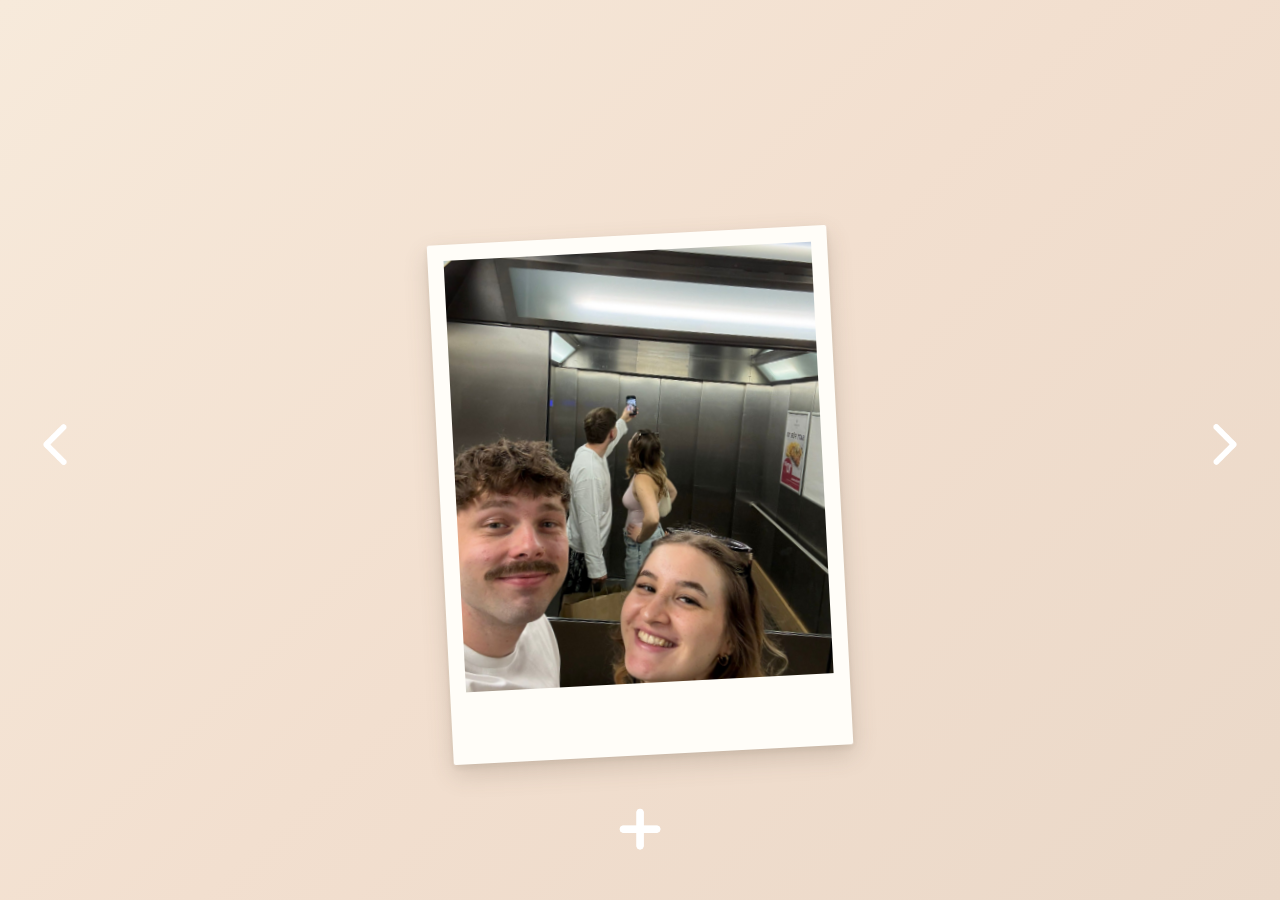
==== album.html @ 3572cd0e "Added album" ====
<!DOCTYPE html>
<html>
    <head>
        <meta charset="UTF-8">
        <title>Album</title>
        <link rel="stylesheet" href="style.css">
        <script src="album.js" defer></script>
    </head>

    <body>

        <div class="album-container">

            <button id="PreviousButton">
                <img src="pics/back.png" alt="Zurück">
            </button>

            <div class="polaroid">
                <div class="polaroid-inner">

                    <div class="polaroid-front">
                        <img id="AlbumImage" src="pics/elevator.png" alt="Foto">
                    </div>

                    <div class="polaroid-back">
                        <textarea id="Note" placeholder="Was denkst du über dieses Bild..."></textarea>
                    </div>

                </div>
            </div>

            <button id="NextButton">
                <img src="pics/back.png" alt="Weiter">
            </button>

            <button id="AddButton">
                <img src="pics/add.png" alt="Hinzufügen">
            </button>

            <input type="file" id="ImageUpload" accept="image/*" hidden>

        </div>

    </body>
</html>
---- style.css ----
* {
    box-sizing: border-box;
}

body {
    margin: 0;
    min-height: 100vh;
    background: linear-gradient(
        135deg,
        #f7eadb,
        #f2dfcf,
        #ead8c8
    );
    font-family: 'Quicksand', sans-serif;
    color: #5c4a3a;
}

h1 {
    font-size: 4rem;
    font-weight: 800;
    text-align: center;
    margin-top: 5rem;
    margin-bottom: 5rem;
    color: #5c4a3a;
    letter-spacing: -0.04rem;
    text-shadow:
        0 2px 0 #fff8ee,
        0 5px 12px rgba(92, 74, 58, 0.15);
}

button {
    font-family: 'Quicksand', sans-serif;
    font-size: 3rem;
    font-weight: 700;
    border: none;
    border-radius: 2.5rem;
    padding: 3rem 7rem;
    margin: 0;
    cursor: pointer;
    transition:
        transform 0.25s ease,
        box-shadow 0.25s ease;
    box-shadow:
        0 10px 25px rgba(92, 74, 58, 0.15),
        inset 0 2px 3px rgba(255, 255, 255, 0.3);
}

#YesButton {
    background: linear-gradient(
        145deg,
        #9bbb83,
        #829f6c
    );
    color: #fffaf5;
    position: absolute;
    left: 10%;
    width: 20%;
}

#YesButton:hover {
    transform: scale(1.05) rotate(-1deg);
    box-shadow:
        0 15px 30px rgba(92, 74, 58, 0.22),
        inset 0 2px 4px rgba(255, 255, 255, 0.35);
}

#NoButton {
    background: linear-gradient(
        145deg,
        #e39a78,
        #d47f5e
    );
    color: #fffaf5;
    position: absolute;
    right: 10%;
    width: 20%;
}

#NoButton:hover {
    transform: scale(1.05) rotate(1deg);
    box-shadow:
        0 15px 30px rgba(92, 74, 58, 0.22),
        inset 0 2px 4px rgba(255, 255, 255, 0.35);
}

.action-button {
    font-family: 'Quicksand', sans-serif;
    font-size: 3rem;
    font-weight: 700;
    border: none;
    border-radius: 1.5rem;
    padding: 1.2rem 2rem;
    cursor: pointer;
    transition:
        transform 0.25s ease,
        box-shadow 0.25s ease;
    box-shadow:
        0 8px 20px rgba(92, 74, 58, 0.15);
    position: absolute;
    width: 30%;
    text-align: center;
}

#BackButton {
    background: linear-gradient(
        145deg,
        #fff8ee,
        #fcebd9
    );
    color: #5c4a3a;
    left: 10%;
}

#ImgButton {
    background: linear-gradient(
        145deg,
        #9bbb83,
        #829f6c
    );
    color: #fffaf5;
    right: 10%;
}

#BackButton:hover {
    transform: scale(1.05);
    background: #fcebd9;
    box-shadow:
        0 12px 25px rgba(92, 74, 58, 0.18);
}

#ImgButton:hover {
    transform: scale(1.05) rotate(1deg);
    box-shadow:
        0 15px 30px rgba(92, 74, 58, 0.22);
}

button:active {
    transform: scale(0.96);
}

#timer {
    font-size: 2rem;
    font-weight: 600;
    letter-spacing: 0.08em;
    position: absolute;
    bottom: 5%;
    left: 50%;
    transform: translateX(-50%);
    color: #5c4a3a;
    background: linear-gradient(
        145deg,
        #fffaf3,
        #f3e2d0
    );
    border: 1px solid #d2b89e;
    border-radius: 2rem;
    padding: 1rem 2.5rem;
    box-shadow:
        0 8px 20px rgba(92, 74, 58, 0.15),
        inset 0 2px 4px rgba(255, 255, 255, 0.9);
    font-family: Georgia, "Times New Roman", serif;
    transition:
        transform 0.3s ease,
        box-shadow 0.3s ease;
}

#timer:hover {
    transform: translateX(-50%) translateY(-3px);
    box-shadow:
        0 12px 25px rgba(92, 74, 58, 0.2),
        inset 0 2px 4px rgba(255, 255, 255, 0.9);
}

.album-container {
    position: absolute;
    width: 100%;
    height: 100%;
    left: 0;
    top: 0;
}

.polaroid {
    position: absolute;
    width: 400px;
    height: 520px;
    left: 50%;
    top: 55%;
    transform: translate(-50%, -50%) rotate(-3deg);
    perspective: 1000px;
}

.polaroid-inner {
    position: relative;
    width: 100%;
    height: 100%;
    transform-style: preserve-3d;
    transition: transform 0.7s ease;
}

.polaroid-inner.flipped {
    transform: rotateY(180deg);
}

.polaroid-front,
.polaroid-back {
    position: absolute;
    width: 100%;
    height: 100%;
    padding: 1rem 1rem 4.5rem;
    background: #fffdf8;
    border-radius: 2px;
    box-shadow:
        0 10px 25px rgba(92, 74, 58, 0.2),
        0 3px 6px rgba(92, 74, 58, 0.1);
    backface-visibility: hidden;
}

.polaroid-front img {
    width: 100%;
    height: 100%;
    object-fit: cover;
    display: block;
    cursor: pointer;
}

.polaroid-back {
    transform: rotateY(180deg);
    display: flex;
    align-items: center;
    justify-content: center;
}

#Note {
    width: 100%;
    height: 100%;
    border: none;
    outline: none;
    resize: none;
    background: transparent;
}

#PreviousButton,
#NextButton,
#AddButton {
    position: absolute;
    background: transparent;
    border: none;
    padding: 0;
    margin: 0;
    cursor: pointer;
    box-shadow: none;
    width: auto;
    z-index: 20;
}

#PreviousButton img,
#NextButton img,
#AddButton img {
    width: 70px;
    height: 70px;
    object-fit: contain;
    filter: brightness(0) invert(1);
    transition: transform 0.2s ease;
}

#PreviousButton {
    left: 20px;
    top: 50%;
    transform: translateY(-50%);
}

#NextButton {
    right: 20px;
    top: 50%;
    transform: translateY(-50%);
}

#PreviousButton:hover img {
    transform: scale(1.15);
}

#NextButton img {
    transform: rotate(180deg);
}

#NextButton:hover img {
    transform: rotate(180deg) scale(1.15);
}

#AddButton {
    left: 50%;
    bottom: 25px;
    transform: translateX(-50%);
}

#AddButton:hover img {
    transform: scale(1.15) rotate(5deg);
}
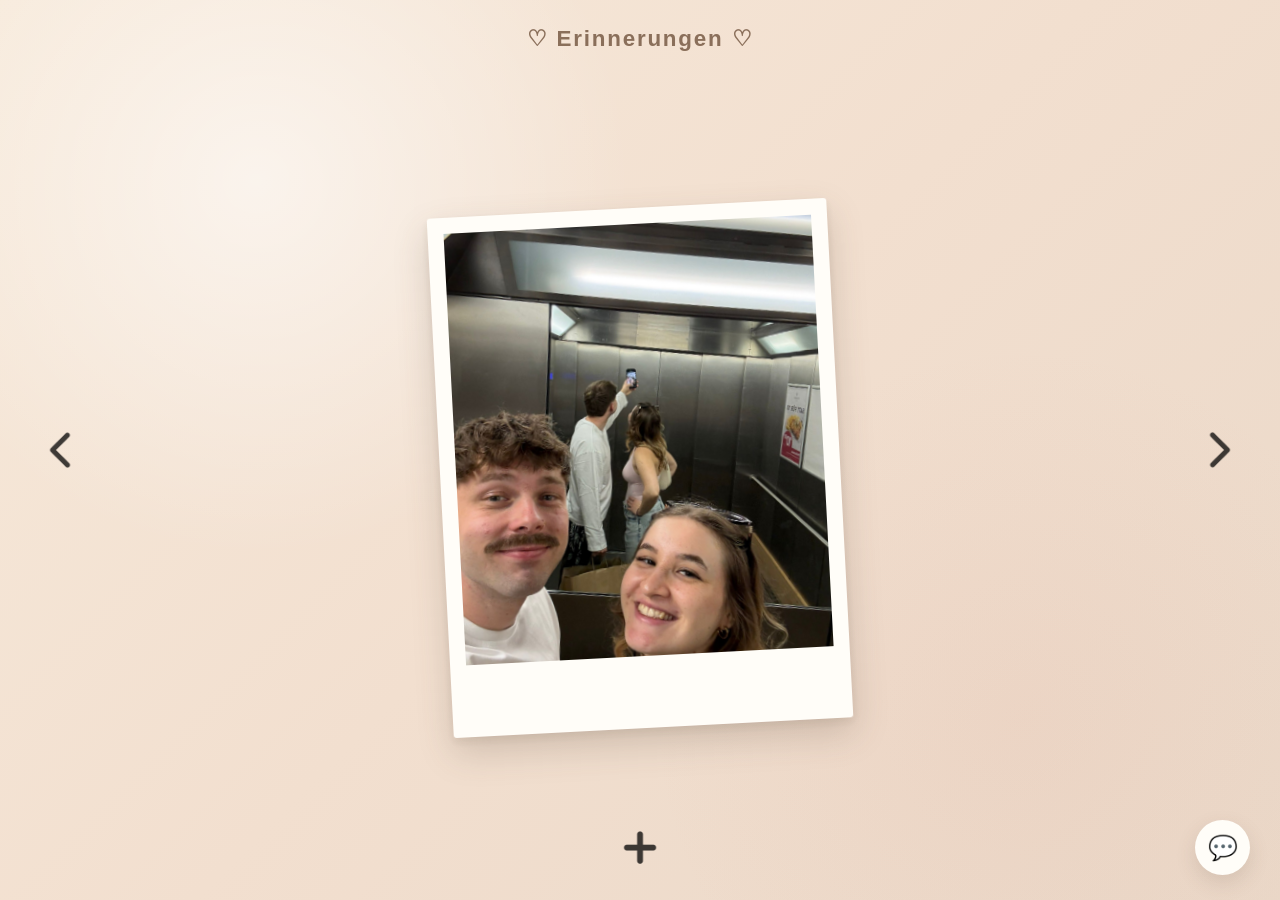
==== commit c5f2ae6e: "Add quotes" ====
--- a/album.html
+++ b/album.html
@@ -10,7 +10,9 @@
     <body>
 
         <div class="album-container">
-
+            <button id="QuotesButton">
+                💬
+            </button>
             <button id="PreviousButton">
                 <img src="pics/back.png" alt="Zurück">
             </button>
--- a/style.css
+++ b/style.css
@@ -1,49 +1,172 @@
+/* =========================================
+   GRUNDLAGEN
+   ========================================= */
+
 * {
     box-sizing: border-box;
 }
 
+html,
 body {
     margin: 0;
+    min-height: 100%;
+}
+
+body {
     min-height: 100vh;
-    background: linear-gradient(
-        135deg,
-        #f7eadb,
-        #f2dfcf,
-        #ead8c8
-    );
+
+    background:
+        radial-gradient(
+            circle at 20% 20%,
+            rgba(255, 255, 255, 0.55),
+            transparent 30%
+        ),
+        radial-gradient(
+            circle at 80% 80%,
+            rgba(216, 137, 118, 0.08),
+            transparent 30%
+        ),
+        linear-gradient(
+            135deg,
+            #f7eadb,
+            #f2dfcf,
+            #ead8c8
+        );
+
     font-family: 'Quicksand', sans-serif;
+
     color: #5c4a3a;
-}
-
-h1 {
-    font-size: 4rem;
+
+    overflow: hidden;
+}
+
+
+/* =========================================
+   FRAGESEITE
+   ========================================= */
+
+.question-container {
+    position: absolute;
+
+    width: 100%;
+    height: 100%;
+
+    display: flex;
+    flex-direction: column;
+
+    align-items: center;
+    justify-content: center;
+
+    text-align: center;
+
+    padding: 2rem;
+}
+
+
+/* Kleines Herz */
+
+.little-heart {
+    font-size: 3.5rem;
+
+    color: #d88976;
+
+    margin-bottom: 0.5rem;
+
+    animation: heartPulse 2.5s ease-in-out infinite;
+}
+
+
+/* Hey du */
+
+.intro {
+    font-size: 1.3rem;
+
+    font-weight: 500;
+
+    color: #8a6f5a;
+
+    margin: 0 0 1rem;
+
+    letter-spacing: 0.1em;
+}
+
+
+/* Hauptüberschrift */
+
+.question-container h1 {
+    font-size: 4.5rem;
+
+    line-height: 1.05;
+
+    margin: 0;
+
+    color: #5c4a3a;
+
     font-weight: 800;
-    text-align: center;
-    margin-top: 5rem;
-    margin-bottom: 5rem;
-    color: #5c4a3a;
-    letter-spacing: -0.04rem;
+
+    letter-spacing: -0.04em;
+
     text-shadow:
         0 2px 0 #fff8ee,
-        0 5px 12px rgba(92, 74, 58, 0.15);
-}
-
-button {
+        0 6px 15px rgba(92, 74, 58, 0.12);
+}
+
+
+/* Frage */
+
+.question-text {
+    font-size: 1.5rem;
+
+    line-height: 1.5;
+
+    color: #8a6f5a;
+
+    margin-top: 2rem;
+
+    margin-bottom: 3rem;
+}
+
+
+/* =========================================
+   FRAGE BUTTONS
+   ========================================= */
+
+.button-container {
+    display: flex;
+
+    gap: 2rem;
+
+    align-items: center;
+
+    justify-content: center;
+
+    position: relative;
+}
+
+
+#YesButton,
+#NoButton {
     font-family: 'Quicksand', sans-serif;
-    font-size: 3rem;
+
+    font-size: 1.6rem;
+
     font-weight: 700;
+
     border: none;
-    border-radius: 2.5rem;
-    padding: 3rem 7rem;
-    margin: 0;
+
+    border-radius: 2rem;
+
+    padding: 1.2rem 3.5rem;
+
     cursor: pointer;
+
     transition:
         transform 0.25s ease,
         box-shadow 0.25s ease;
-    box-shadow:
-        0 10px 25px rgba(92, 74, 58, 0.15),
-        inset 0 2px 3px rgba(255, 255, 255, 0.3);
-}
+}
+
+
+/* Ja */
 
 #YesButton {
     background: linear-gradient(
@@ -51,18 +174,25 @@
         #9bbb83,
         #829f6c
     );
+
     color: #fffaf5;
-    position: absolute;
-    left: 10%;
-    width: 20%;
-}
+
+    box-shadow:
+        0 10px 25px rgba(92, 74, 58, 0.18),
+        inset 0 2px 3px rgba(255, 255, 255, 0.3);
+}
+
 
 #YesButton:hover {
-    transform: scale(1.05) rotate(-1deg);
-    box-shadow:
-        0 15px 30px rgba(92, 74, 58, 0.22),
+    transform: scale(1.08) rotate(-1deg);
+
+    box-shadow:
+        0 15px 30px rgba(92, 74, 58, 0.25),
         inset 0 2px 4px rgba(255, 255, 255, 0.35);
 }
+
+
+/* Nein */
 
 #NoButton {
     background: linear-gradient(
@@ -70,36 +200,285 @@
         #e39a78,
         #d47f5e
     );
+
     color: #fffaf5;
-    position: absolute;
-    right: 10%;
-    width: 20%;
-}
-
-#NoButton:hover {
-    transform: scale(1.05) rotate(1deg);
-    box-shadow:
-        0 15px 30px rgba(92, 74, 58, 0.22),
-        inset 0 2px 4px rgba(255, 255, 255, 0.35);
-}
+
+    box-shadow:
+        0 10px 25px rgba(92, 74, 58, 0.15);
+
+    position: relative;
+}
+
+
+/* Hinweis */
+
+.hint {
+    margin-top: 2rem;
+
+    font-size: 0.95rem;
+
+    color: #a68c76;
+
+    opacity: 0.8;
+}
+
+
+/* =========================================
+   JA ANIMATION
+   ========================================= */
+
+.yes-message {
+    position: fixed;
+
+    left: 50%;
+    top: 50%;
+
+    transform: translate(-50%, -50%);
+
+    z-index: 2000;
+
+    font-size: 4rem;
+
+    font-weight: 800;
+
+    color: #5c4a3a;
+
+    background: #fffaf3;
+
+    padding: 2rem 4rem;
+
+    border-radius: 2rem;
+
+    box-shadow:
+        0 20px 50px rgba(92, 74, 58, 0.2);
+
+    animation:
+        messageAppear 1.5s ease forwards;
+}
+
+
+@keyframes messageAppear {
+
+    0% {
+        opacity: 0;
+
+        transform:
+            translate(-50%, -50%)
+            scale(0.7);
+    }
+
+    20% {
+        opacity: 1;
+
+        transform:
+            translate(-50%, -50%)
+            scale(1.05);
+    }
+
+    40% {
+        transform:
+            translate(-50%, -50%)
+            scale(1);
+    }
+
+    100% {
+        opacity: 0;
+
+        transform:
+            translate(-50%, -55%)
+            scale(1);
+    }
+}
+
+
+@keyframes heartPulse {
+
+    0%,
+    100% {
+        transform: scale(1);
+    }
+
+    50% {
+        transform: scale(1.15);
+    }
+}
+
+
+/* =========================================
+   PLEASURE / UNSERE ZEIT
+   ========================================= */
+
+.pleasure-container {
+    min-height: 100vh;
+
+    display: flex;
+
+    flex-direction: column;
+
+    align-items: center;
+
+    justify-content: center;
+
+    padding: 2rem;
+}
+
+
+/* =========================================
+   TIMER KARTE
+   ========================================= */
+
+.pleasure-card {
+    position: relative;
+
+    width: min(750px, 90vw);
+
+    padding: 4rem 3rem;
+
+    text-align: center;
+
+    background: linear-gradient(
+        145deg,
+        #fffaf3,
+        #f8eadb
+    );
+
+    border: 1px solid rgba(210, 184, 158, 0.5);
+
+    border-radius: 2.5rem;
+
+    box-shadow:
+        0 20px 50px rgba(92, 74, 58, 0.16),
+        inset 0 2px 4px rgba(255, 255, 255, 0.9);
+}
+
+
+/* Herz */
+
+.pleasure-heart {
+    font-size: 3.5rem;
+
+    color: #d88976;
+
+    margin-bottom: 0.5rem;
+
+    animation:
+        heartPulse 2.5s ease-in-out infinite;
+}
+
+
+/* Intro */
+
+.pleasure-intro {
+    margin: 0;
+
+    font-size: 1.2rem;
+
+    color: #a68c76;
+
+    letter-spacing: 0.08em;
+}
+
+
+/* Überschrift */
+
+.pleasure-card h1 {
+    margin: 0.5rem 0 2.5rem;
+
+    font-size: 4rem;
+
+    font-weight: 800;
+
+    color: #5c4a3a;
+
+    letter-spacing: -0.04em;
+
+    text-shadow:
+        0 2px 0 #fff8ee,
+        0 5px 12px rgba(92, 74, 58, 0.12);
+}
+
+
+/* Timer */
+
+#timer {
+    margin: 0;
+
+    font-size: 1.8rem;
+
+    line-height: 1.7;
+
+    font-weight: 600;
+
+    color: #6d5746;
+}
+
+
+/* Trennlinie */
+
+.divider {
+    margin: 2rem auto;
+
+    font-size: 1.4rem;
+
+    color: #d88976;
+
+    opacity: 0.8;
+}
+
+
+/* Datum */
+
+#together {
+    font-size: 1.1rem;
+
+    font-weight: 500;
+
+    color: #a68c76;
+
+    letter-spacing: 0.04em;
+}
+
+
+/* =========================================
+   PLEASURE BUTTONS
+   ========================================= */
+
+.pleasure-buttons {
+    width: min(750px, 90vw);
+
+    display: flex;
+
+    gap: 1.5rem;
+
+    margin-top: 2rem;
+}
+
 
 .action-button {
     font-family: 'Quicksand', sans-serif;
-    font-size: 3rem;
+
+    font-size: 1.2rem;
+
     font-weight: 700;
+
     border: none;
+
     border-radius: 1.5rem;
-    padding: 1.2rem 2rem;
+
+    padding: 1.1rem 1.5rem;
+
     cursor: pointer;
+
     transition:
         transform 0.25s ease,
         box-shadow 0.25s ease;
+
     box-shadow:
         0 8px 20px rgba(92, 74, 58, 0.15);
-    position: absolute;
-    width: 30%;
-    text-align: center;
-}
+
+    width: 50%;
+}
+
 
 #BackButton {
     background: linear-gradient(
@@ -107,9 +486,10 @@
         #fff8ee,
         #fcebd9
     );
+
     color: #5c4a3a;
-    left: 10%;
-}
+}
+
 
 #ImgButton {
     background: linear-gradient(
@@ -117,182 +497,847 @@
         #9bbb83,
         #829f6c
     );
+
     color: #fffaf5;
-    right: 10%;
-}
-
-#BackButton:hover {
-    transform: scale(1.05);
-    background: #fcebd9;
-    box-shadow:
-        0 12px 25px rgba(92, 74, 58, 0.18);
-}
-
+}
+
+
+#BackButton:hover,
 #ImgButton:hover {
-    transform: scale(1.05) rotate(1deg);
-    box-shadow:
-        0 15px 30px rgba(92, 74, 58, 0.22);
-}
-
-button:active {
-    transform: scale(0.96);
-}
-
-#timer {
-    font-size: 2rem;
-    font-weight: 600;
-    letter-spacing: 0.08em;
-    position: absolute;
-    bottom: 5%;
-    left: 50%;
-    transform: translateX(-50%);
-    color: #5c4a3a;
-    background: linear-gradient(
-        145deg,
-        #fffaf3,
-        #f3e2d0
-    );
-    border: 1px solid #d2b89e;
-    border-radius: 2rem;
-    padding: 1rem 2.5rem;
-    box-shadow:
-        0 8px 20px rgba(92, 74, 58, 0.15),
-        inset 0 2px 4px rgba(255, 255, 255, 0.9);
-    font-family: Georgia, "Times New Roman", serif;
-    transition:
-        transform 0.3s ease,
-        box-shadow 0.3s ease;
-}
-
-#timer:hover {
-    transform: translateX(-50%) translateY(-3px);
-    box-shadow:
-        0 12px 25px rgba(92, 74, 58, 0.2),
-        inset 0 2px 4px rgba(255, 255, 255, 0.9);
-}
+    transform: translateY(-3px);
+
+    box-shadow:
+        0 12px 25px rgba(92, 74, 58, 0.2);
+}
+
+
+/* =========================================
+   ALBUM
+   ========================================= */
 
 .album-container {
     position: absolute;
+
     width: 100%;
+
     height: 100%;
+
     left: 0;
+
     top: 0;
 }
+
+
+/* =========================================
+   POLAROID
+   ========================================= */
 
 .polaroid {
     position: absolute;
+
     width: 400px;
+
     height: 520px;
+
     left: 50%;
-    top: 55%;
-    transform: translate(-50%, -50%) rotate(-3deg);
+
+    top: 52%;
+
+    transform:
+        translate(-50%, -50%)
+        rotate(-3deg);
+
     perspective: 1000px;
 }
+
+
+/* =========================================
+   POLAROID INNEN
+   ========================================= */
 
 .polaroid-inner {
     position: relative;
+
     width: 100%;
+
     height: 100%;
+
     transform-style: preserve-3d;
-    transition: transform 0.7s ease;
-}
+
+    transition:
+        transform 0.7s ease;
+}
+
 
 .polaroid-inner.flipped {
     transform: rotateY(180deg);
 }
+
+
+/* =========================================
+   POLAROID SEITEN
+   ========================================= */
 
 .polaroid-front,
 .polaroid-back {
     position: absolute;
+
     width: 100%;
+
     height: 100%;
-    padding: 1rem 1rem 4.5rem;
+
+    padding:
+        1rem
+        1rem
+        4.5rem;
+
     background: #fffdf8;
-    border-radius: 2px;
-    box-shadow:
-        0 10px 25px rgba(92, 74, 58, 0.2),
-        0 3px 6px rgba(92, 74, 58, 0.1);
+
+    border-radius: 3px;
+
+    box-shadow:
+        0 15px 35px rgba(92, 74, 58, 0.22),
+        0 4px 8px rgba(92, 74, 58, 0.1);
+
     backface-visibility: hidden;
 }
+
+
+/* =========================================
+   FOTO
+   ========================================= */
 
 .polaroid-front img {
     width: 100%;
+
     height: 100%;
+
     object-fit: cover;
+
     display: block;
+
     cursor: pointer;
-}
+
+    transition:
+        transform 0.3s ease;
+}
+
+
+.polaroid-front img:hover {
+    transform: scale(1.015);
+}
+
+
+/* =========================================
+   POLAROID RÜCKSEITE
+   ========================================= */
 
 .polaroid-back {
     transform: rotateY(180deg);
+
     display: flex;
+
     align-items: center;
+
     justify-content: center;
-}
+
+    background:
+        linear-gradient(
+            145deg,
+            #fffdf8,
+            #f9eee1
+        );
+}
+
+
+/* =========================================
+   NOTIZ
+   ========================================= */
 
 #Note {
     width: 100%;
+
     height: 100%;
+
     border: none;
+
     outline: none;
+
     resize: none;
+
     background: transparent;
-}
+
+    color: #6d5746;
+
+    font-family:
+        'Quicksand',
+        sans-serif;
+
+    font-size: 1.3rem;
+
+    line-height: 1.6;
+
+    padding: 1.5rem;
+
+    text-align: left;
+}
+
+
+#Note::placeholder {
+    color: #b9a18d;
+
+    opacity: 0.8;
+}
+
+
+/* =========================================
+   ALBUM BUTTONS
+   ========================================= */
 
 #PreviousButton,
 #NextButton,
 #AddButton {
     position: absolute;
+
     background: transparent;
+
     border: none;
+
     padding: 0;
+
     margin: 0;
+
     cursor: pointer;
+
     box-shadow: none;
+
     width: auto;
+
     z-index: 20;
 }
+
+
+#PreviousButton {
+    left: 30px;
+
+    top: 50%;
+
+    transform:
+        translateY(-50%);
+}
+
+
+#NextButton {
+    right: 30px;
+
+    top: 50%;
+
+    transform:
+        translateY(-50%)
+        rotate(180deg);
+}
+
+
+#AddButton {
+    left: 50%;
+
+    bottom: 25px;
+
+    transform:
+        translateX(-50%);
+}
+
 
 #PreviousButton img,
 #NextButton img,
 #AddButton img {
-    width: 70px;
-    height: 70px;
+    display: block;
+
+    width: 60px;
+
+    height: 60px;
+
     object-fit: contain;
-    filter: brightness(0) invert(1);
-    transition: transform 0.2s ease;
-}
-
-#PreviousButton {
+
+    opacity: 0.75;
+
+    transition:
+        transform 0.25s ease,
+        opacity 0.25s ease;
+}
+
+
+#PreviousButton img:hover,
+#NextButton img:hover,
+#AddButton img:hover {
+    opacity: 1;
+
+    transform: scale(1.1);
+}
+
+
+#AddButton img {
+    width: 55px;
+
+    height: 55px;
+}
+
+
+/* =========================================
+   ALBUM ZUSATZINFO
+   ========================================= */
+
+.album-container::after {
+    content: "♡ Erinnerungen ♡";
+
+    position: absolute;
+
+    top: 25px;
+
+    left: 50%;
+
+    transform:
+        translateX(-50%);
+
+    font-size: 1.4rem;
+
+    font-weight: 700;
+
+    color: #8a6f5a;
+
+    letter-spacing: 0.08em;
+}
+
+
+/* =========================================
+   MOBILE
+   ========================================= */
+
+@media (max-width: 700px) {
+
+    .question-container h1 {
+        font-size: 3rem;
+    }
+
+
+    .question-text {
+        font-size: 1.2rem;
+    }
+
+
+    .button-container {
+        gap: 1rem;
+    }
+
+
+    #YesButton,
+    #NoButton {
+        font-size: 1.2rem;
+
+        padding:
+            1rem 2rem;
+    }
+
+
+    .pleasure-card {
+        padding: 3rem 1.5rem;
+    }
+
+
+    .pleasure-card h1 {
+        font-size: 3rem;
+    }
+
+
+    #timer {
+        font-size: 1.3rem;
+    }
+
+
+    .pleasure-buttons {
+        flex-direction: column;
+    }
+
+
+    .action-button {
+        width: 100%;
+    }
+
+
+    .polaroid {
+        width: 80vw;
+
+        height: 105vw;
+
+        max-width: 360px;
+
+        max-height: 470px;
+    }
+
+
+    #PreviousButton {
+        left: 10px;
+    }
+
+
+    #NextButton {
+        right: 10px;
+    }
+
+
+    #PreviousButton img,
+    #NextButton img {
+        width: 45px;
+
+        height: 45px;
+    }
+}
+
+/* =========================================
+   ZITATE & INSIDER
+   ========================================= */
+
+.quotes-container {
+    min-height: 100vh;
+
+    padding: 3rem 2rem;
+
+    overflow-y: auto;
+}
+
+
+.quotes-header {
+    text-align: center;
+
+    margin-bottom: 3rem;
+}
+
+
+.quotes-heart {
+    font-size: 3rem;
+
+    color: #d88976;
+
+    animation:
+        heartPulse 2.5s ease-in-out infinite;
+}
+
+
+.quotes-header p {
+    margin: 0.5rem 0;
+
+    color: #a68c76;
+
+    font-size: 1.1rem;
+
+    letter-spacing: 0.08em;
+}
+
+
+.quotes-header h1 {
+    margin: 0.5rem 0 0;
+
+    font-size: 3.8rem;
+
+    color: #5c4a3a;
+}
+
+
+/* =========================================
+   ZITATE
+   ========================================= */
+
+.quotes-board {
+    width: min(1000px, 95vw);
+
+    margin: auto;
+
+    display: grid;
+
+    grid-template-columns:
+        repeat(2, 1fr);
+
+    gap: 2rem;
+}
+
+
+.quote-card {
+    position: relative;
+
+    min-height: 220px;
+
+    padding: 2.5rem 2rem 2rem;
+
+    background:
+        linear-gradient(
+            145deg,
+            #fffdf8,
+            #f9eee1
+        );
+
+    border-radius: 4px;
+
+    box-shadow:
+        0 12px 25px
+        rgba(92, 74, 58, 0.15);
+
+    transform:
+        rotate(-1deg);
+
+    transition:
+        transform 0.3s ease,
+        box-shadow 0.3s ease;
+}
+
+
+.quote-card:nth-child(2) {
+    transform: rotate(1.5deg);
+}
+
+
+.quote-card:nth-child(3) {
+    transform: rotate(0.8deg);
+}
+
+
+.quote-card:nth-child(4) {
+    transform: rotate(-1.8deg);
+}
+
+
+.quote-card:hover {
+    transform:
+        rotate(0deg)
+        translateY(-8px)
+        scale(1.02);
+
+    box-shadow:
+        0 20px 35px
+        rgba(92, 74, 58, 0.2);
+}
+
+
+.quote-icon {
+    position: absolute;
+
+    top: 10px;
+
     left: 20px;
-    top: 50%;
-    transform: translateY(-50%);
-}
-
-#NextButton {
-    right: 20px;
-    top: 50%;
-    transform: translateY(-50%);
-}
-
-#PreviousButton:hover img {
-    transform: scale(1.15);
-}
-
-#NextButton img {
-    transform: rotate(180deg);
-}
-
-#NextButton:hover img {
-    transform: rotate(180deg) scale(1.15);
-}
-
-#AddButton {
-    left: 50%;
+
+    font-size: 3rem;
+
+    color: #d88976;
+
+    opacity: 0.5;
+}
+
+
+.quote-card p {
+    margin: 1rem 0 2rem;
+
+    font-size: 1.4rem;
+
+    line-height: 1.6;
+
+    color: #5c4a3a;
+
+    font-weight: 600;
+}
+
+
+.quote-card small {
+    color: #a68c76;
+
+    font-size: 0.95rem;
+}
+
+
+/* =========================================
+   ZURÜCK
+   ========================================= */
+
+.quotes-back {
+    display: block;
+
+    margin: 3rem auto 1rem;
+
+    padding: 1rem 2rem;
+
+    border: none;
+
+    border-radius: 1.5rem;
+
+    background:
+        linear-gradient(
+            145deg,
+            #fff8ee,
+            #fcebd9
+        );
+
+    color: #5c4a3a;
+
+    font-family:
+        'Quicksand',
+        sans-serif;
+
+    font-size: 1.1rem;
+
+    font-weight: 700;
+
+    cursor: pointer;
+
+    box-shadow:
+        0 8px 20px
+        rgba(92, 74, 58, 0.15);
+
+    transition:
+        transform 0.25s ease,
+        box-shadow 0.25s ease;
+}
+
+
+.quotes-back:hover {
+    transform: translateY(-3px);
+
+    box-shadow:
+        0 12px 25px
+        rgba(92, 74, 58, 0.2);
+}
+
+
+/* =========================================
+   MOBILE
+   ========================================= */
+
+@media (max-width: 700px) {
+
+    .quotes-container {
+        padding: 2rem 1rem;
+    }
+
+
+    .quotes-header h1 {
+        font-size: 2.8rem;
+    }
+
+
+    .quotes-board {
+        grid-template-columns: 1fr;
+
+        gap: 1.5rem;
+    }
+
+
+    .quote-card {
+        min-height: 190px;
+    }
+
+
+    .quote-card p {
+        font-size: 1.2rem;
+    }
+
+}
+
+#QuotesButton {
+    position: absolute;
+
+    right: 30px;
     bottom: 25px;
-    transform: translateX(-50%);
-}
-
-#AddButton:hover img {
-    transform: scale(1.15) rotate(5deg);
+
+    width: 55px;
+    height: 55px;
+
+    border: none;
+    border-radius: 50%;
+
+    background: #fffdf8;
+
+    color: #8a6f5a;
+
+    font-size: 1.5rem;
+
+    cursor: pointer;
+
+    box-shadow:
+        0 8px 20px
+        rgba(92, 74, 58, 0.15);
+
+    transition:
+        transform 0.25s ease,
+        box-shadow 0.25s ease;
+}
+
+
+#QuotesButton:hover {
+    transform: scale(1.1);
+
+    box-shadow:
+        0 12px 25px
+        rgba(92, 74, 58, 0.2);
+}
+
+/* =========================================
+   ZITAT EINGABE
+   ========================================= */
+
+.quote-input {
+    width: min(700px, 90vw);
+
+    margin: 0 auto 3rem;
+
+    display: flex;
+
+    flex-direction: column;
+
+    gap: 1rem;
+}
+
+
+#QuoteInput {
+    width: 100%;
+
+    min-height: 120px;
+
+    padding: 1.2rem;
+
+    resize: vertical;
+
+    border: 1px solid #ddc8b4;
+
+    border-radius: 1rem;
+
+    outline: none;
+
+    background: #fffdf8;
+
+    color: #5c4a3a;
+
+    font-family: 'Quicksand', sans-serif;
+
+    font-size: 1.1rem;
+
+    box-shadow:
+        0 5px 15px
+        rgba(92, 74, 58, 0.08);
+}
+
+
+#QuoteInput:focus {
+    border-color: #d88976;
+}
+
+
+#QuoteAuthor {
+    padding: 1rem 1.2rem;
+
+    border: 1px solid #ddc8b4;
+
+    border-radius: 1rem;
+
+    outline: none;
+
+    background: #fffdf8;
+
+    color: #5c4a3a;
+
+    font-family: 'Quicksand', sans-serif;
+
+    font-size: 1rem;
+}
+
+
+#AddQuoteButton {
+    align-self: center;
+
+    padding: 1rem 2rem;
+
+    border: none;
+
+    border-radius: 1.5rem;
+
+    background: linear-gradient(
+        145deg,
+        #9bbb83,
+        #829f6c
+    );
+
+    color: white;
+
+    font-family: 'Quicksand', sans-serif;
+
+    font-size: 1.1rem;
+
+    font-weight: 700;
+
+    cursor: pointer;
+
+    box-shadow:
+        0 8px 20px
+        rgba(92, 74, 58, 0.15);
+
+    transition:
+        transform 0.25s ease,
+        box-shadow 0.25s ease;
+}
+
+
+#AddQuoteButton:hover {
+    transform: translateY(-3px);
+
+    box-shadow:
+        0 12px 25px
+        rgba(92, 74, 58, 0.2);
+}
+
+
+/* =========================================
+   ZITAT LÖSCHEN
+   ========================================= */
+
+.delete-quote {
+    position: absolute;
+
+    top: 10px;
+
+    right: 12px;
+
+    border: none;
+
+    background: transparent;
+
+    color: #b9a18d;
+
+    font-size: 1.5rem;
+
+    cursor: pointer;
+
+    opacity: 0;
+
+    transition: opacity 0.2s ease;
+}
+
+
+.quote-card:hover .delete-quote {
+    opacity: 1;
+}
+
+
+.delete-quote:hover {
+    color: #d88976;
+}
+
+
+/* =========================================
+   KEINE ZITATE
+   ========================================= */
+
+.no-quotes {
+    grid-column: 1 / -1;
+
+    text-align: center;
+
+    color: #a68c76;
+
+    font-size: 1.2rem;
 }
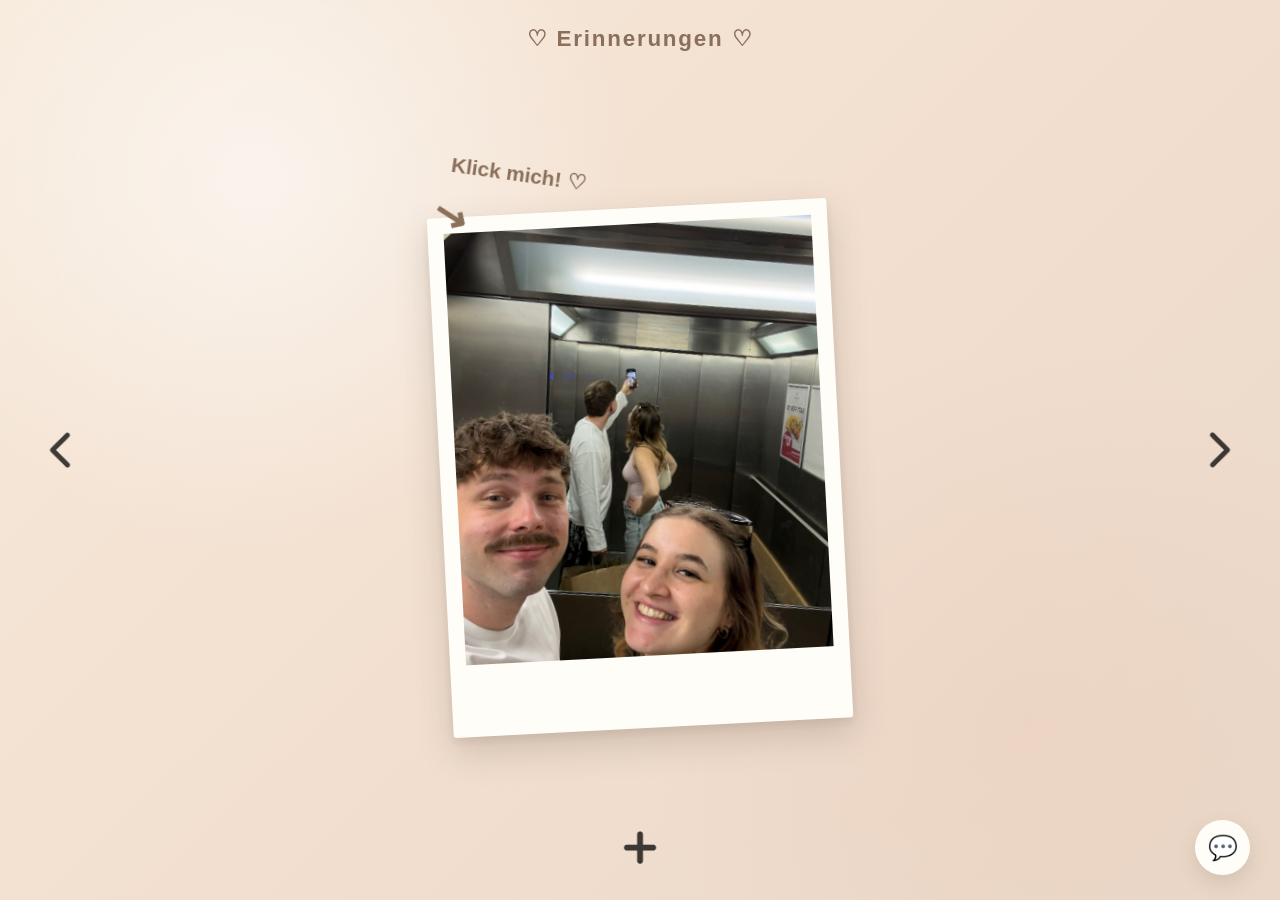
==== commit 8d30630a: "5" ====
--- a/album.html
+++ b/album.html
@@ -5,6 +5,8 @@
         <title>Album</title>
         <link rel="stylesheet" href="style.css">
         <script src="album.js" defer></script>
+        <link rel="manifest" href="manifest.json">
+        <meta name="theme-color" content="#f2dfcf">
     </head>
 
     <body>
@@ -16,7 +18,10 @@
             <button id="PreviousButton">
                 <img src="pics/back.png" alt="Zurück">
             </button>
-
+            <div id="ClickHint">
+                Klick mich! ♡
+                <span>↘</span>
+            </div>
             <div class="polaroid">
                 <div class="polaroid-inner">
 
--- a/style.css
+++ b/style.css
@@ -1340,4 +1340,64 @@
     color: #a68c76;
 
     font-size: 1.2rem;
+}
+
+/* =========================================
+   KLICK-MICH HINWEIS
+   ========================================= */
+
+#ClickHint {
+    position: absolute;
+
+    left: 35%;
+    top: 18%;
+
+    z-index: 30;
+
+    font-family: 'Quicksand', sans-serif;
+
+    font-size: 1.3rem;
+
+    font-weight: 700;
+
+    color: #8a6f5a;
+
+    transform: rotate(8deg);
+
+    animation: clickHintFloat 2s ease-in-out infinite;
+}
+
+#ClickHint span {
+    display: block;
+
+    font-size: 2.5rem;
+
+    margin-left: -15px;
+    margin-top: -5px;
+
+    transform: rotate(-20deg);
+}
+
+#ClickHint.hidden {
+    opacity: 0;
+
+    pointer-events: none;
+
+    transition: opacity 0.4s ease;
+}
+
+@keyframes clickHintFloat {
+
+    0%,
+    100% {
+        transform:
+            rotate(8deg)
+            translateY(0);
+    }
+
+    50% {
+        transform:
+            rotate(8deg)
+            translateY(-6px);
+    }
 }
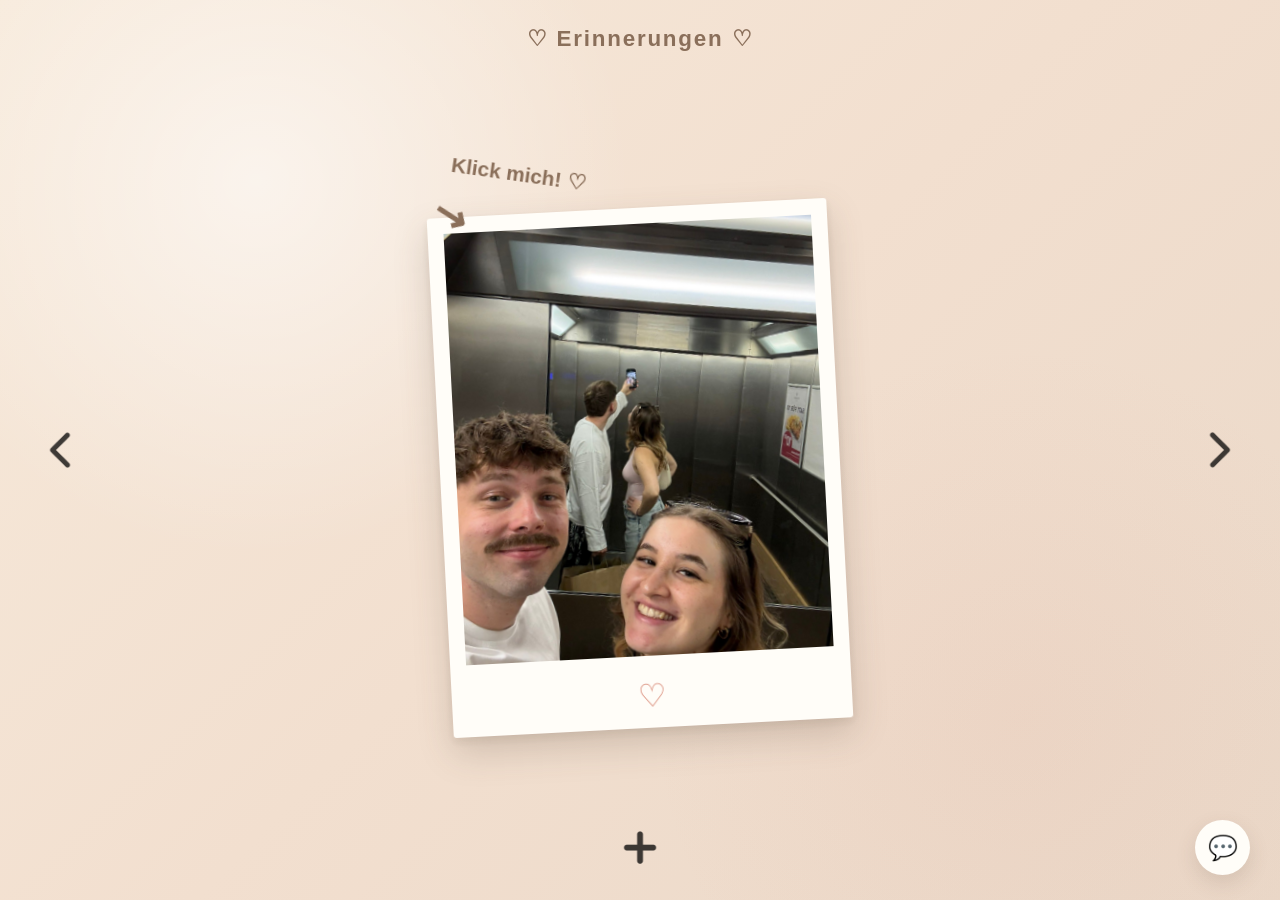
==== commit 3b24a69e: "Mobile" ====
--- a/album.html
+++ b/album.html
@@ -27,6 +27,7 @@
 
                     <div class="polaroid-front">
                         <img id="AlbumImage" src="pics/elevator.png" alt="Foto">
+                        <div class="polaroid-heart">♡</div>
                     </div>
 
                     <div class="polaroid-back">
@@ -47,6 +48,6 @@
             <input type="file" id="ImageUpload" accept="image/*" hidden>
 
         </div>
-
+        
     </body>
 </html>
--- a/style.css
+++ b/style.css
@@ -1,7 +1,3 @@
-/* =========================================
-   GRUNDLAGEN
-   ========================================= */
-
 * {
     box-sizing: border-box;
 }
@@ -10,6 +6,7 @@
 body {
     margin: 0;
     min-height: 100%;
+    width: 100%;
 }
 
 body {
@@ -38,12 +35,11 @@
     color: #5c4a3a;
 
     overflow: hidden;
-}
-
-
-/* =========================================
-   FRAGESEITE
-   ========================================= */
+    overflow-x: hidden;
+}
+
+
+/* QUESTION */
 
 .question-container {
     position: absolute;
@@ -62,9 +58,6 @@
     padding: 2rem;
 }
 
-
-/* Kleines Herz */
-
 .little-heart {
     font-size: 3.5rem;
 
@@ -72,11 +65,9 @@
 
     margin-bottom: 0.5rem;
 
-    animation: heartPulse 2.5s ease-in-out infinite;
-}
-
-
-/* Hey du */
+    animation:
+        heartPulse 2.5s ease-in-out infinite;
+}
 
 .intro {
     font-size: 1.3rem;
@@ -89,9 +80,6 @@
 
     letter-spacing: 0.1em;
 }
-
-
-/* Hauptüberschrift */
 
 .question-container h1 {
     font-size: 4.5rem;
@@ -111,9 +99,6 @@
         0 6px 15px rgba(92, 74, 58, 0.12);
 }
 
-
-/* Frage */
-
 .question-text {
     font-size: 1.5rem;
 
@@ -122,14 +107,8 @@
     color: #8a6f5a;
 
     margin-top: 2rem;
-
     margin-bottom: 3rem;
 }
-
-
-/* =========================================
-   FRAGE BUTTONS
-   ========================================= */
 
 .button-container {
     display: flex;
@@ -137,12 +116,10 @@
     gap: 2rem;
 
     align-items: center;
-
     justify-content: center;
 
     position: relative;
 }
-
 
 #YesButton,
 #NoButton {
@@ -165,15 +142,13 @@
         box-shadow 0.25s ease;
 }
 
-
-/* Ja */
-
 #YesButton {
-    background: linear-gradient(
-        145deg,
-        #9bbb83,
-        #829f6c
-    );
+    background:
+        linear-gradient(
+            145deg,
+            #9bbb83,
+            #829f6c
+        );
 
     color: #fffaf5;
 
@@ -182,24 +157,23 @@
         inset 0 2px 3px rgba(255, 255, 255, 0.3);
 }
 
-
 #YesButton:hover {
-    transform: scale(1.08) rotate(-1deg);
+    transform:
+        scale(1.08)
+        rotate(-1deg);
 
     box-shadow:
         0 15px 30px rgba(92, 74, 58, 0.25),
         inset 0 2px 4px rgba(255, 255, 255, 0.35);
 }
 
-
-/* Nein */
-
 #NoButton {
-    background: linear-gradient(
-        145deg,
-        #e39a78,
-        #d47f5e
-    );
+    background:
+        linear-gradient(
+            145deg,
+            #e39a78,
+            #d47f5e
+        );
 
     color: #fffaf5;
 
@@ -208,9 +182,6 @@
 
     position: relative;
 }
-
-
-/* Hinweis */
 
 .hint {
     margin-top: 2rem;
@@ -222,18 +193,14 @@
     opacity: 0.8;
 }
 
-
-/* =========================================
-   JA ANIMATION
-   ========================================= */
-
 .yes-message {
     position: fixed;
 
     left: 50%;
     top: 50%;
 
-    transform: translate(-50%, -50%);
+    transform:
+        translate(-50%, -50%);
 
     z-index: 2000;
 
@@ -257,75 +224,19 @@
 }
 
 
-@keyframes messageAppear {
-
-    0% {
-        opacity: 0;
-
-        transform:
-            translate(-50%, -50%)
-            scale(0.7);
-    }
-
-    20% {
-        opacity: 1;
-
-        transform:
-            translate(-50%, -50%)
-            scale(1.05);
-    }
-
-    40% {
-        transform:
-            translate(-50%, -50%)
-            scale(1);
-    }
-
-    100% {
-        opacity: 0;
-
-        transform:
-            translate(-50%, -55%)
-            scale(1);
-    }
-}
-
-
-@keyframes heartPulse {
-
-    0%,
-    100% {
-        transform: scale(1);
-    }
-
-    50% {
-        transform: scale(1.15);
-    }
-}
-
-
-/* =========================================
-   PLEASURE / UNSERE ZEIT
-   ========================================= */
+/* PLEASURE */
 
 .pleasure-container {
     min-height: 100vh;
 
     display: flex;
-
     flex-direction: column;
 
     align-items: center;
-
     justify-content: center;
 
     padding: 2rem;
 }
-
-
-/* =========================================
-   TIMER KARTE
-   ========================================= */
 
 .pleasure-card {
     position: relative;
@@ -336,13 +247,15 @@
 
     text-align: center;
 
-    background: linear-gradient(
-        145deg,
-        #fffaf3,
-        #f8eadb
-    );
-
-    border: 1px solid rgba(210, 184, 158, 0.5);
+    background:
+        linear-gradient(
+            145deg,
+            #fffaf3,
+            #f8eadb
+        );
+
+    border:
+        1px solid rgba(210, 184, 158, 0.5);
 
     border-radius: 2.5rem;
 
@@ -351,9 +264,6 @@
         inset 0 2px 4px rgba(255, 255, 255, 0.9);
 }
 
-
-/* Herz */
-
 .pleasure-heart {
     font-size: 3.5rem;
 
@@ -365,9 +275,6 @@
         heartPulse 2.5s ease-in-out infinite;
 }
 
-
-/* Intro */
-
 .pleasure-intro {
     margin: 0;
 
@@ -378,11 +285,10 @@
     letter-spacing: 0.08em;
 }
 
-
-/* Überschrift */
-
 .pleasure-card h1 {
-    margin: 0.5rem 0 2.5rem;
+    margin:
+        0.5rem 0
+        2.5rem;
 
     font-size: 4rem;
 
@@ -397,9 +303,6 @@
         0 5px 12px rgba(92, 74, 58, 0.12);
 }
 
-
-/* Timer */
-
 #timer {
     margin: 0;
 
@@ -412,9 +315,6 @@
     color: #6d5746;
 }
 
-
-/* Trennlinie */
-
 .divider {
     margin: 2rem auto;
 
@@ -425,9 +325,6 @@
     opacity: 0.8;
 }
 
-
-/* Datum */
-
 #together {
     font-size: 1.1rem;
 
@@ -438,11 +335,6 @@
     letter-spacing: 0.04em;
 }
 
-
-/* =========================================
-   PLEASURE BUTTONS
-   ========================================= */
-
 .pleasure-buttons {
     width: min(750px, 90vw);
 
@@ -453,94 +345,82 @@
     margin-top: 2rem;
 }
 
-
 .action-button {
+    width: 50%;
+
+    padding: 1.1rem 1.5rem;
+
+    border: none;
+
+    border-radius: 1.5rem;
+
     font-family: 'Quicksand', sans-serif;
 
     font-size: 1.2rem;
 
     font-weight: 700;
 
-    border: none;
-
-    border-radius: 1.5rem;
-
-    padding: 1.1rem 1.5rem;
-
     cursor: pointer;
+
+    box-shadow:
+        0 8px 20px rgba(92, 74, 58, 0.15);
 
     transition:
         transform 0.25s ease,
         box-shadow 0.25s ease;
-
-    box-shadow:
-        0 8px 20px rgba(92, 74, 58, 0.15);
-
-    width: 50%;
-}
-
+}
 
 #BackButton {
-    background: linear-gradient(
-        145deg,
-        #fff8ee,
-        #fcebd9
-    );
+    background:
+        linear-gradient(
+            145deg,
+            #fff8ee,
+            #fcebd9
+        );
 
     color: #5c4a3a;
 }
 
-
 #ImgButton {
-    background: linear-gradient(
-        145deg,
-        #9bbb83,
-        #829f6c
-    );
+    background:
+        linear-gradient(
+            145deg,
+            #9bbb83,
+            #829f6c
+        );
 
     color: #fffaf5;
 }
-
 
 #BackButton:hover,
 #ImgButton:hover {
-    transform: translateY(-3px);
+    transform:
+        translateY(-3px);
 
     box-shadow:
         0 12px 25px rgba(92, 74, 58, 0.2);
 }
 
 
-/* =========================================
-   ALBUM
-   ========================================= */
+/* ALBUM */
 
 .album-container {
     position: absolute;
 
     width: 100%;
-
     height: 100%;
 
     left: 0;
-
     top: 0;
 }
-
-
-/* =========================================
-   POLAROID
-   ========================================= */
 
 .polaroid {
     position: absolute;
 
     width: 400px;
-
     height: 520px;
 
     left: 50%;
-
     top: 52%;
 
     transform:
@@ -550,16 +430,10 @@
     perspective: 1000px;
 }
 
-
-/* =========================================
-   POLAROID INNEN
-   ========================================= */
-
 .polaroid-inner {
     position: relative;
 
     width: 100%;
-
     height: 100%;
 
     transform-style: preserve-3d;
@@ -568,22 +442,16 @@
         transform 0.7s ease;
 }
 
-
 .polaroid-inner.flipped {
-    transform: rotateY(180deg);
-}
-
-
-/* =========================================
-   POLAROID SEITEN
-   ========================================= */
+    transform:
+        rotateY(180deg);
+}
 
 .polaroid-front,
 .polaroid-back {
     position: absolute;
 
     width: 100%;
-
     height: 100%;
 
     padding:
@@ -602,19 +470,13 @@
     backface-visibility: hidden;
 }
 
-
-/* =========================================
-   FOTO
-   ========================================= */
-
 .polaroid-front img {
     width: 100%;
-
     height: 100%;
 
+    display: block;
+
     object-fit: cover;
-
-    display: block;
 
     cursor: pointer;
 
@@ -622,23 +484,38 @@
         transform 0.3s ease;
 }
 
-
 .polaroid-front img:hover {
-    transform: scale(1.015);
-}
-
-
-/* =========================================
-   POLAROID RÜCKSEITE
-   ========================================= */
+    transform:
+        scale(1.015);
+}
+
+.polaroid-heart {
+    position: absolute;
+
+    bottom: 1rem;
+
+    left: 50%;
+
+    transform:
+        translateX(-50%);
+
+    font-size: 2rem;
+
+    color: #d88976;
+
+    line-height: 1;
+
+    animation:
+        heartPulse 2.5s ease-in-out infinite;
+}
 
 .polaroid-back {
-    transform: rotateY(180deg);
+    transform:
+        rotateY(180deg);
 
     display: flex;
 
     align-items: center;
-
     justify-content: center;
 
     background:
@@ -649,15 +526,11 @@
         );
 }
 
-
-/* =========================================
-   NOTIZ
-   ========================================= */
-
 #Note {
     width: 100%;
-
     height: 100%;
+
+    padding: 1.5rem;
 
     border: none;
 
@@ -677,59 +550,46 @@
 
     line-height: 1.6;
 
-    padding: 1.5rem;
-
     text-align: left;
 }
-
 
 #Note::placeholder {
     color: #b9a18d;
 
     opacity: 0.8;
 }
-
-
-/* =========================================
-   ALBUM BUTTONS
-   ========================================= */
 
 #PreviousButton,
 #NextButton,
 #AddButton {
     position: absolute;
 
+    z-index: 20;
+
+    width: auto;
+
+    padding: 0;
+    margin: 0;
+
+    border: none;
+
     background: transparent;
 
-    border: none;
-
-    padding: 0;
-
-    margin: 0;
-
     cursor: pointer;
 
     box-shadow: none;
-
-    width: auto;
-
-    z-index: 20;
-}
-
+}
 
 #PreviousButton {
     left: 30px;
-
     top: 50%;
 
     transform:
         translateY(-50%);
 }
-
 
 #NextButton {
     right: 30px;
-
     top: 50%;
 
     transform:
@@ -737,16 +597,13 @@
         rotate(180deg);
 }
 
-
 #AddButton {
     left: 50%;
-
     bottom: 25px;
 
     transform:
         translateX(-50%);
 }
-
 
 #PreviousButton img,
 #NextButton img,
@@ -754,7 +611,6 @@
     display: block;
 
     width: 60px;
-
     height: 60px;
 
     object-fit: contain;
@@ -765,27 +621,20 @@
         transform 0.25s ease,
         opacity 0.25s ease;
 }
-
 
 #PreviousButton img:hover,
 #NextButton img:hover,
 #AddButton img:hover {
     opacity: 1;
 
-    transform: scale(1.1);
-}
-
+    transform:
+        scale(1.1);
+}
 
 #AddButton img {
     width: 55px;
-
     height: 55px;
 }
-
-
-/* =========================================
-   ALBUM ZUSATZINFO
-   ========================================= */
 
 .album-container::after {
     content: "♡ Erinnerungen ♡";
@@ -793,7 +642,6 @@
     position: absolute;
 
     top: 25px;
-
     left: 50%;
 
     transform:
@@ -808,94 +656,93 @@
     letter-spacing: 0.08em;
 }
 
-
-/* =========================================
-   MOBILE
-   ========================================= */
-
-@media (max-width: 700px) {
-
-    .question-container h1 {
-        font-size: 3rem;
-    }
-
-
-    .question-text {
-        font-size: 1.2rem;
-    }
-
-
-    .button-container {
-        gap: 1rem;
-    }
-
-
-    #YesButton,
-    #NoButton {
-        font-size: 1.2rem;
-
-        padding:
-            1rem 2rem;
-    }
-
-
-    .pleasure-card {
-        padding: 3rem 1.5rem;
-    }
-
-
-    .pleasure-card h1 {
-        font-size: 3rem;
-    }
-
-
-    #timer {
-        font-size: 1.3rem;
-    }
-
-
-    .pleasure-buttons {
-        flex-direction: column;
-    }
-
-
-    .action-button {
-        width: 100%;
-    }
-
-
-    .polaroid {
-        width: 80vw;
-
-        height: 105vw;
-
-        max-width: 360px;
-
-        max-height: 470px;
-    }
-
-
-    #PreviousButton {
-        left: 10px;
-    }
-
-
-    #NextButton {
-        right: 10px;
-    }
-
-
-    #PreviousButton img,
-    #NextButton img {
-        width: 45px;
-
-        height: 45px;
-    }
-}
-
-/* =========================================
-   ZITATE & INSIDER
-   ========================================= */
+#QuotesButton {
+    position: absolute;
+
+    right: 30px;
+    bottom: 25px;
+
+    z-index: 20;
+
+    width: 55px;
+    height: 55px;
+
+    border: none;
+
+    border-radius: 50%;
+
+    background: #fffdf8;
+
+    color: #8a6f5a;
+
+    font-size: 1.5rem;
+
+    cursor: pointer;
+
+    box-shadow:
+        0 8px 20px rgba(92, 74, 58, 0.15);
+
+    transition:
+        transform 0.25s ease,
+        box-shadow 0.25s ease;
+}
+
+#QuotesButton:hover {
+    transform:
+        scale(1.1);
+
+    box-shadow:
+        0 12px 25px rgba(92, 74, 58, 0.2);
+}
+
+#ClickHint {
+    position: absolute;
+
+    left: 35%;
+    top: 18%;
+
+    z-index: 30;
+
+    font-family:
+        'Quicksand',
+        sans-serif;
+
+    font-size: 1.3rem;
+
+    font-weight: 700;
+
+    color: #8a6f5a;
+
+    transform:
+        rotate(8deg);
+
+    animation:
+        clickHintFloat 2s ease-in-out infinite;
+}
+
+#ClickHint span {
+    display: block;
+
+    font-size: 2.5rem;
+
+    margin-left: -15px;
+    margin-top: -5px;
+
+    transform:
+        rotate(-20deg);
+}
+
+#ClickHint.hidden {
+    opacity: 0;
+
+    pointer-events: none;
+
+    transition:
+        opacity 0.4s ease;
+}
+
+
+/* QUOTES */
 
 .quotes-container {
     min-height: 100vh;
@@ -905,14 +752,12 @@
     overflow-y: auto;
 }
 
-
 .quotes-header {
     text-align: center;
 
     margin-bottom: 3rem;
 }
 
-
 .quotes-heart {
     font-size: 3rem;
 
@@ -922,7 +767,6 @@
         heartPulse 2.5s ease-in-out infinite;
 }
 
-
 .quotes-header p {
     margin: 0.5rem 0;
 
@@ -933,7 +777,6 @@
     letter-spacing: 0.08em;
 }
 
-
 .quotes-header h1 {
     margin: 0.5rem 0 0;
 
@@ -942,10 +785,118 @@
     color: #5c4a3a;
 }
 
-
-/* =========================================
-   ZITATE
-   ========================================= */
+.quote-input {
+    width: min(700px, 90vw);
+
+    margin:
+        0 auto
+        3rem;
+
+    display: flex;
+
+    flex-direction: column;
+
+    gap: 1rem;
+}
+
+#QuoteInput {
+    width: 100%;
+
+    min-height: 120px;
+
+    padding: 1.2rem;
+
+    resize: vertical;
+
+    border:
+        1px solid #ddc8b4;
+
+    border-radius: 1rem;
+
+    outline: none;
+
+    background: #fffdf8;
+
+    color: #5c4a3a;
+
+    font-family:
+        'Quicksand',
+        sans-serif;
+
+    font-size: 1.1rem;
+
+    box-shadow:
+        0 5px 15px rgba(92, 74, 58, 0.08);
+}
+
+#QuoteInput:focus {
+    border-color: #d88976;
+}
+
+#QuoteAuthor {
+    padding: 1rem 1.2rem;
+
+    border:
+        1px solid #ddc8b4;
+
+    border-radius: 1rem;
+
+    outline: none;
+
+    background: #fffdf8;
+
+    color: #5c4a3a;
+
+    font-family:
+        'Quicksand',
+        sans-serif;
+
+    font-size: 1rem;
+}
+
+#AddQuoteButton {
+    align-self: center;
+
+    padding: 1rem 2rem;
+
+    border: none;
+
+    border-radius: 1.5rem;
+
+    background:
+        linear-gradient(
+            145deg,
+            #9bbb83,
+            #829f6c
+        );
+
+    color: white;
+
+    font-family:
+        'Quicksand',
+        sans-serif;
+
+    font-size: 1.1rem;
+
+    font-weight: 700;
+
+    cursor: pointer;
+
+    box-shadow:
+        0 8px 20px rgba(92, 74, 58, 0.15);
+
+    transition:
+        transform 0.25s ease,
+        box-shadow 0.25s ease;
+}
+
+#AddQuoteButton:hover {
+    transform:
+        translateY(-3px);
+
+    box-shadow:
+        0 12px 25px rgba(92, 74, 58, 0.2);
+}
 
 .quotes-board {
     width: min(1000px, 95vw);
@@ -960,13 +911,15 @@
     gap: 2rem;
 }
 
-
 .quote-card {
     position: relative;
 
     min-height: 220px;
 
-    padding: 2.5rem 2rem 2rem;
+    padding:
+        2.5rem
+        2rem
+        2rem;
 
     background:
         linear-gradient(
@@ -978,8 +931,7 @@
     border-radius: 4px;
 
     box-shadow:
-        0 12px 25px
-        rgba(92, 74, 58, 0.15);
+        0 12px 25px rgba(92, 74, 58, 0.15);
 
     transform:
         rotate(-1deg);
@@ -989,21 +941,20 @@
         box-shadow 0.3s ease;
 }
 
-
 .quote-card:nth-child(2) {
-    transform: rotate(1.5deg);
-}
-
+    transform:
+        rotate(1.5deg);
+}
 
 .quote-card:nth-child(3) {
-    transform: rotate(0.8deg);
-}
-
+    transform:
+        rotate(0.8deg);
+}
 
 .quote-card:nth-child(4) {
-    transform: rotate(-1.8deg);
-}
-
+    transform:
+        rotate(-1.8deg);
+}
 
 .quote-card:hover {
     transform:
@@ -1012,16 +963,13 @@
         scale(1.02);
 
     box-shadow:
-        0 20px 35px
-        rgba(92, 74, 58, 0.2);
-}
-
+        0 20px 35px rgba(92, 74, 58, 0.2);
+}
 
 .quote-icon {
     position: absolute;
 
     top: 10px;
-
     left: 20px;
 
     font-size: 3rem;
@@ -1031,9 +979,10 @@
     opacity: 0.5;
 }
 
-
 .quote-card p {
-    margin: 1rem 0 2rem;
+    margin:
+        1rem 0
+        2rem;
 
     font-size: 1.4rem;
 
@@ -1043,7 +992,6 @@
 
     font-weight: 600;
 }
-
 
 .quote-card small {
     color: #a68c76;
@@ -1051,15 +999,52 @@
     font-size: 0.95rem;
 }
 
-
-/* =========================================
-   ZURÜCK
-   ========================================= */
+.delete-quote {
+    position: absolute;
+
+    top: 10px;
+    right: 12px;
+
+    border: none;
+
+    background: transparent;
+
+    color: #b9a18d;
+
+    font-size: 1.5rem;
+
+    cursor: pointer;
+
+    opacity: 0;
+
+    transition:
+        opacity 0.2s ease;
+}
+
+.quote-card:hover .delete-quote {
+    opacity: 1;
+}
+
+.delete-quote:hover {
+    color: #d88976;
+}
+
+.no-quotes {
+    grid-column: 1 / -1;
+
+    text-align: center;
+
+    color: #a68c76;
+
+    font-size: 1.2rem;
+}
 
 .quotes-back {
     display: block;
 
-    margin: 3rem auto 1rem;
+    margin:
+        3rem auto
+        1rem;
 
     padding: 1rem 2rem;
 
@@ -1087,303 +1072,69 @@
     cursor: pointer;
 
     box-shadow:
-        0 8px 20px
-        rgba(92, 74, 58, 0.15);
+        0 8px 20px rgba(92, 74, 58, 0.15);
 
     transition:
         transform 0.25s ease,
         box-shadow 0.25s ease;
 }
 
-
 .quotes-back:hover {
-    transform: translateY(-3px);
-
-    box-shadow:
-        0 12px 25px
-        rgba(92, 74, 58, 0.2);
-}
-
-
-/* =========================================
-   MOBILE
-   ========================================= */
-
-@media (max-width: 700px) {
-
-    .quotes-container {
-        padding: 2rem 1rem;
-    }
-
-
-    .quotes-header h1 {
-        font-size: 2.8rem;
-    }
-
-
-    .quotes-board {
-        grid-template-columns: 1fr;
-
-        gap: 1.5rem;
-    }
-
-
-    .quote-card {
-        min-height: 190px;
-    }
-
-
-    .quote-card p {
-        font-size: 1.2rem;
-    }
-
-}
-
-#QuotesButton {
-    position: absolute;
-
-    right: 30px;
-    bottom: 25px;
-
-    width: 55px;
-    height: 55px;
-
-    border: none;
-    border-radius: 50%;
-
-    background: #fffdf8;
-
-    color: #8a6f5a;
-
-    font-size: 1.5rem;
-
-    cursor: pointer;
-
-    box-shadow:
-        0 8px 20px
-        rgba(92, 74, 58, 0.15);
-
-    transition:
-        transform 0.25s ease,
-        box-shadow 0.25s ease;
-}
-
-
-#QuotesButton:hover {
-    transform: scale(1.1);
-
-    box-shadow:
-        0 12px 25px
-        rgba(92, 74, 58, 0.2);
-}
-
-/* =========================================
-   ZITAT EINGABE
-   ========================================= */
-
-.quote-input {
-    width: min(700px, 90vw);
-
-    margin: 0 auto 3rem;
-
-    display: flex;
-
-    flex-direction: column;
-
-    gap: 1rem;
-}
-
-
-#QuoteInput {
-    width: 100%;
-
-    min-height: 120px;
-
-    padding: 1.2rem;
-
-    resize: vertical;
-
-    border: 1px solid #ddc8b4;
-
-    border-radius: 1rem;
-
-    outline: none;
-
-    background: #fffdf8;
-
-    color: #5c4a3a;
-
-    font-family: 'Quicksand', sans-serif;
-
-    font-size: 1.1rem;
-
-    box-shadow:
-        0 5px 15px
-        rgba(92, 74, 58, 0.08);
-}
-
-
-#QuoteInput:focus {
-    border-color: #d88976;
-}
-
-
-#QuoteAuthor {
-    padding: 1rem 1.2rem;
-
-    border: 1px solid #ddc8b4;
-
-    border-radius: 1rem;
-
-    outline: none;
-
-    background: #fffdf8;
-
-    color: #5c4a3a;
-
-    font-family: 'Quicksand', sans-serif;
-
-    font-size: 1rem;
-}
-
-
-#AddQuoteButton {
-    align-self: center;
-
-    padding: 1rem 2rem;
-
-    border: none;
-
-    border-radius: 1.5rem;
-
-    background: linear-gradient(
-        145deg,
-        #9bbb83,
-        #829f6c
-    );
-
-    color: white;
-
-    font-family: 'Quicksand', sans-serif;
-
-    font-size: 1.1rem;
-
-    font-weight: 700;
-
-    cursor: pointer;
-
-    box-shadow:
-        0 8px 20px
-        rgba(92, 74, 58, 0.15);
-
-    transition:
-        transform 0.25s ease,
-        box-shadow 0.25s ease;
-}
-
-
-#AddQuoteButton:hover {
-    transform: translateY(-3px);
-
-    box-shadow:
-        0 12px 25px
-        rgba(92, 74, 58, 0.2);
-}
-
-
-/* =========================================
-   ZITAT LÖSCHEN
-   ========================================= */
-
-.delete-quote {
-    position: absolute;
-
-    top: 10px;
-
-    right: 12px;
-
-    border: none;
-
-    background: transparent;
-
-    color: #b9a18d;
-
-    font-size: 1.5rem;
-
-    cursor: pointer;
-
-    opacity: 0;
-
-    transition: opacity 0.2s ease;
-}
-
-
-.quote-card:hover .delete-quote {
-    opacity: 1;
-}
-
-
-.delete-quote:hover {
-    color: #d88976;
-}
-
-
-/* =========================================
-   KEINE ZITATE
-   ========================================= */
-
-.no-quotes {
-    grid-column: 1 / -1;
-
-    text-align: center;
-
-    color: #a68c76;
-
-    font-size: 1.2rem;
-}
-
-/* =========================================
-   KLICK-MICH HINWEIS
-   ========================================= */
-
-#ClickHint {
-    position: absolute;
-
-    left: 35%;
-    top: 18%;
-
-    z-index: 30;
-
-    font-family: 'Quicksand', sans-serif;
-
-    font-size: 1.3rem;
-
-    font-weight: 700;
-
-    color: #8a6f5a;
-
-    transform: rotate(8deg);
-
-    animation: clickHintFloat 2s ease-in-out infinite;
-}
-
-#ClickHint span {
-    display: block;
-
-    font-size: 2.5rem;
-
-    margin-left: -15px;
-    margin-top: -5px;
-
-    transform: rotate(-20deg);
-}
-
-#ClickHint.hidden {
-    opacity: 0;
-
-    pointer-events: none;
-
-    transition: opacity 0.4s ease;
+    transform:
+        translateY(-3px);
+
+    box-shadow:
+        0 12px 25px rgba(92, 74, 58, 0.2);
+}
+
+
+/* ANIMATIONEN */
+
+@keyframes messageAppear {
+
+    0% {
+        opacity: 0;
+
+        transform:
+            translate(-50%, -50%)
+            scale(0.7);
+    }
+
+    20% {
+        opacity: 1;
+
+        transform:
+            translate(-50%, -50%)
+            scale(1.05);
+    }
+
+    40% {
+        transform:
+            translate(-50%, -50%)
+            scale(1);
+    }
+
+    100% {
+        opacity: 0;
+
+        transform:
+            translate(-50%, -55%)
+            scale(1);
+    }
+}
+
+@keyframes heartPulse {
+
+    0%,
+    100% {
+        transform:
+            scale(1);
+    }
+
+    50% {
+        transform:
+            scale(1.15);
+    }
 }
 
 @keyframes clickHintFloat {
@@ -1400,4 +1151,268 @@
             rotate(8deg)
             translateY(-6px);
     }
+}
+
+
+/* MOBILE */
+
+@media (max-width: 700px) {
+
+    body {
+        min-height: 100dvh;
+    }
+
+    .question-container {
+        padding: 1.5rem;
+    }
+
+    .question-container h1 {
+        font-size: 3rem;
+    }
+
+    .question-text {
+        font-size: 1.2rem;
+
+        margin-top: 1.5rem;
+        margin-bottom: 2rem;
+    }
+
+    .button-container {
+        gap: 1rem;
+    }
+
+    #YesButton,
+    #NoButton {
+        font-size: 1.2rem;
+
+        padding:
+            1rem 2rem;
+    }
+
+
+    .pleasure-container {
+        min-height: 100dvh;
+
+        padding: 1rem;
+    }
+
+    .pleasure-card {
+        width: 94vw;
+
+        padding:
+            3rem
+            1.5rem;
+
+        border-radius: 2rem;
+    }
+
+    .pleasure-card h1 {
+        font-size: 3rem;
+    }
+
+    #timer {
+        font-size: 1.3rem;
+    }
+
+    .pleasure-buttons {
+        width: 94vw;
+
+        flex-direction: column;
+
+        gap: 0.8rem;
+    }
+
+    .action-button {
+        width: 100%;
+
+        font-size: 1rem;
+    }
+
+
+    .album-container {
+        min-height: 100dvh;
+
+        height: 100dvh;
+    }
+
+    .polaroid {
+        width: 78vw;
+        height: 102vw;
+
+        max-width: 330px;
+        max-height: 430px;
+
+        top: 48%;
+    }
+
+    #PreviousButton {
+        left: 8px;
+    }
+
+    #NextButton {
+        right: 8px;
+    }
+
+    #PreviousButton img,
+    #NextButton img {
+        width: 42px;
+        height: 42px;
+    }
+
+    #AddButton {
+        bottom: 18px;
+    }
+
+    #AddButton img {
+        width: 48px;
+        height: 48px;
+    }
+
+    #QuotesButton {
+        right: 15px;
+        bottom: 18px;
+
+        width: 45px;
+        height: 45px;
+
+        font-size: 1.2rem;
+    }
+
+    #ClickHint {
+        left: auto;
+        right: 15%;
+
+        top: 16%;
+
+        font-size: 1.05rem;
+    }
+
+    #ClickHint span {
+        font-size: 2rem;
+    }
+
+
+    .quotes-container {
+        min-height: 100dvh;
+
+        padding:
+            2rem
+            1rem;
+    }
+
+    .quotes-header {
+        margin-bottom: 2rem;
+    }
+
+    .quotes-header h1 {
+        font-size: 2.8rem;
+    }
+
+    .quotes-header p {
+        font-size: 0.95rem;
+    }
+
+    .quote-input {
+        width: 100%;
+
+        margin-bottom: 2rem;
+    }
+
+    #QuoteInput {
+        min-height: 100px;
+
+        font-size: 1rem;
+    }
+
+    #QuoteAuthor {
+        font-size: 1rem;
+    }
+
+    #AddQuoteButton {
+        width: 100%;
+
+        font-size: 1rem;
+    }
+
+    .quotes-board {
+        width: 100%;
+
+        grid-template-columns: 1fr;
+
+        gap: 1.5rem;
+    }
+
+    .quote-card {
+        min-height: 190px;
+
+        padding:
+            2.5rem
+            1.5rem
+            1.5rem;
+    }
+
+    .quote-card p {
+        font-size: 1.2rem;
+    }
+
+    .delete-quote {
+        opacity: 1;
+    }
+
+    .quotes-back {
+        margin-top: 2rem;
+
+        width: 100%;
+    }
+}
+
+@media (max-width: 500px) {
+
+    .little-heart {
+        font-size: 2.5rem;
+    }
+
+    .intro {
+        font-size: 1rem;
+    }
+
+    .question-container h1 {
+        font-size: 2.5rem;
+    }
+
+    .question-text {
+        font-size: 1.15rem;
+    }
+
+    .hint {
+        font-size: 0.85rem;
+    }
+
+    .pleasure-heart {
+        font-size: 2.7rem;
+    }
+
+    .pleasure-intro {
+        font-size: 1rem;
+    }
+
+    .pleasure-card h1 {
+        font-size: 2.6rem;
+
+        margin-bottom: 1.8rem;
+    }
+
+    #timer {
+        font-size: 1.15rem;
+
+        line-height: 1.6;
+    }
+
+    #together {
+        font-size: 0.95rem;
+    }
+
+    .pleasure-buttons {
+        width: 94vw;
+    }
 }
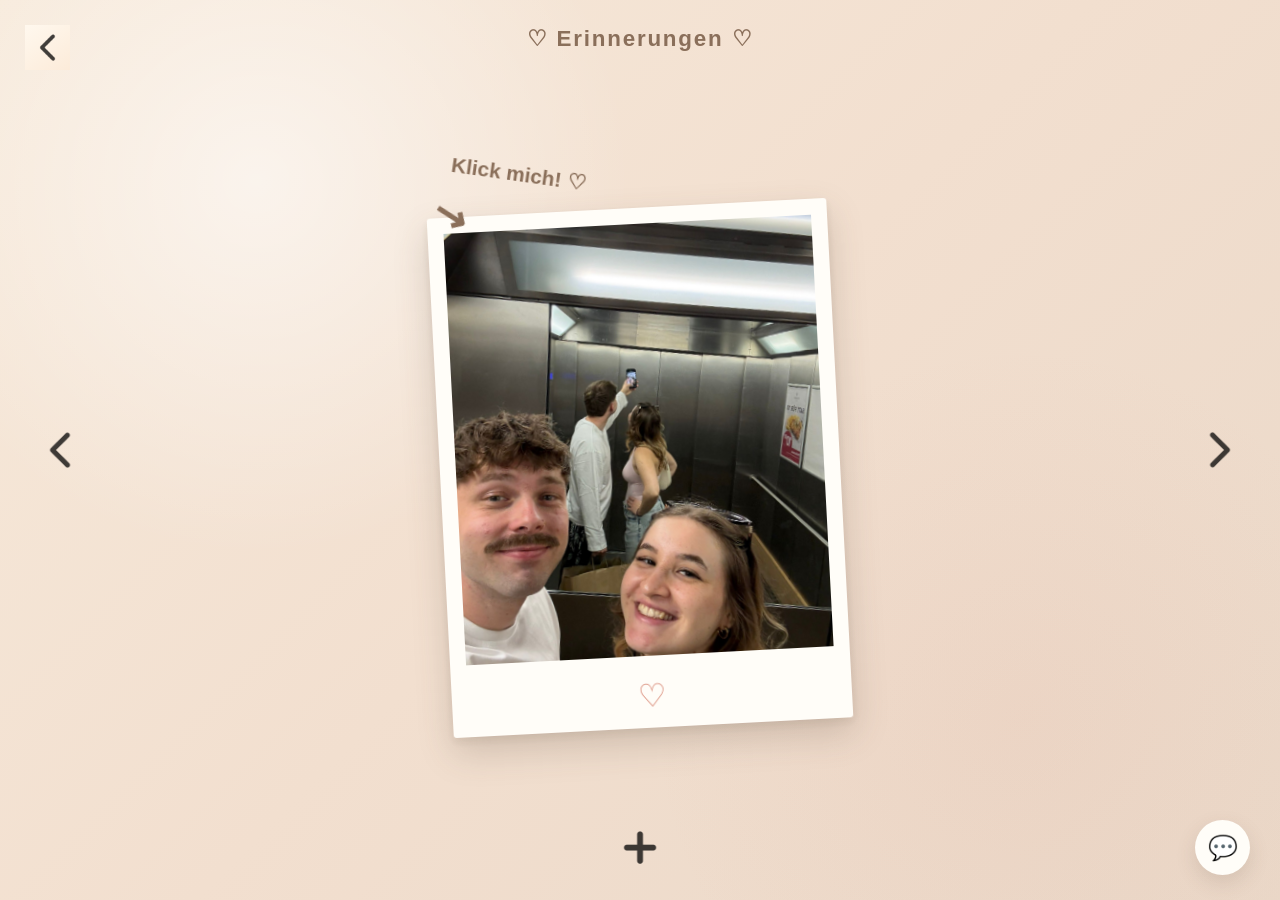
==== commit f7cfc21c: "Back button" ====
--- a/album.html
+++ b/album.html
@@ -15,6 +15,7 @@
             <button id="QuotesButton">
                 💬
             </button>
+            <button id="BackButton" class="album-back"><img src="pics/back.png" alt="Zurück"></button>
             <button id="PreviousButton">
                 <img src="pics/back.png" alt="Zurück">
             </button>
--- a/style.css
+++ b/style.css
@@ -413,6 +413,47 @@
     left: 0;
     top: 0;
 }
+.album-back {
+    position: absolute;
+
+    left: 25px;
+    top: 25px;
+
+    z-index: 20;
+
+    width: 45px;
+    height: 45px;
+
+    padding: 0;
+    margin: 0;
+
+    border: none;
+    background: transparent;
+
+    cursor: pointer;
+}
+
+.album-back img {
+    display: block;
+
+    width: 45px;
+    height: 45px;
+
+    object-fit: contain;
+
+    opacity: 0.75;
+
+    transition:
+        transform 0.25s ease,
+        opacity 0.25s ease;
+}
+
+.album-back:hover img {
+    opacity: 1;
+
+    transform:
+        scale(1.1);
+}
 
 .polaroid {
     position: absolute;
@@ -1158,6 +1199,19 @@
 
 @media (max-width: 700px) {
 
+    .album-back {
+        left: 12px;
+        top: 15px;
+
+        width: 38px;
+        height: 38px;
+    }
+
+    .album-back img {
+        width: 38px;
+        height: 38px;
+    }
+    
     body {
         min-height: 100dvh;
     }
@@ -1415,4 +1469,232 @@
     .pleasure-buttons {
         width: 94vw;
     }
+}
+
+.login-container {
+    min-height: 100vh;
+    min-height: 100dvh;
+
+    display: flex;
+    align-items: center;
+    justify-content: center;
+
+    padding: 2rem;
+}
+
+.login-card {
+    width: min(600px, 92vw);
+
+    padding: 4rem 3rem;
+
+    text-align: center;
+
+    background:
+        linear-gradient(
+            145deg,
+            #fffaf3,
+            #f8eadb
+        );
+
+    border:
+        1px solid rgba(210, 184, 158, 0.5);
+
+    border-radius: 2.5rem;
+
+    box-shadow:
+        0 20px 50px rgba(92, 74, 58, 0.16),
+        inset 0 2px 4px rgba(255, 255, 255, 0.9);
+}
+
+.login-heart {
+    font-size: 4rem;
+    color: #d88976;
+    margin-bottom: 0.5rem;
+
+    animation:
+        heartPulse 2.5s ease-in-out infinite;
+}
+
+.login-intro {
+    margin: 0 0 0.5rem;
+
+    font-size: 1.2rem;
+    color: #a68c76;
+
+    letter-spacing: 0.08em;
+}
+
+.login-card h1 {
+    margin: 0;
+
+    font-size: 3.5rem;
+    line-height: 1.1;
+
+    color: #5c4a3a;
+    font-weight: 800;
+
+    letter-spacing: -0.04em;
+
+    text-shadow:
+        0 2px 0 #fff8ee,
+        0 5px 12px rgba(92, 74, 58, 0.12);
+}
+
+.login-text {
+    margin:
+        2rem 0
+        2.5rem;
+
+    font-size: 1.2rem;
+    line-height: 1.6;
+
+    color: #8a6f5a;
+}
+
+.login-form {
+    width: 100%;
+
+    display: flex;
+    flex-direction: column;
+
+    align-items: center;
+
+    gap: 1rem;
+}
+
+#PasswordInput {
+    width: min(400px, 100%);
+
+    padding: 1.2rem 1.5rem;
+
+    border:
+        1px solid #ddc8b4;
+
+    border-radius: 1.5rem;
+
+    outline: none;
+
+    background: #fffdf8;
+
+    color: #5c4a3a;
+
+    font-family:
+        'Quicksand',
+        sans-serif;
+
+    font-size: 1.1rem;
+
+    text-align: center;
+
+    box-shadow:
+        0 5px 15px rgba(92, 74, 58, 0.08);
+
+    transition:
+        border-color 0.25s ease,
+        box-shadow 0.25s ease;
+}
+
+#PasswordInput::placeholder {
+    color: #b9a18d;
+}
+
+#PasswordInput:focus {
+    border-color: #d88976;
+
+    box-shadow:
+        0 5px 20px rgba(92, 74, 58, 0.12);
+}
+
+#LoginButton {
+    width: min(400px, 100%);
+
+    padding: 1.2rem 2rem;
+
+    border: none;
+    border-radius: 1.5rem;
+
+    background:
+        linear-gradient(
+            145deg,
+            #9bbb83,
+            #829f6c
+        );
+
+    color: #fffaf5;
+
+    font-family:
+        'Quicksand',
+        sans-serif;
+
+    font-size: 1.2rem;
+    font-weight: 700;
+
+    cursor: pointer;
+
+    box-shadow:
+        0 10px 25px rgba(92, 74, 58, 0.18);
+
+    transition:
+        transform 0.25s ease,
+        box-shadow 0.25s ease;
+}
+
+#LoginButton:hover {
+    transform:
+        translateY(-3px);
+
+    box-shadow:
+        0 15px 30px rgba(92, 74, 58, 0.25);
+}
+
+#LoginError {
+    min-height: 1.5rem;
+
+    margin: 0.5rem 0 0;
+
+    color: #c47762;
+
+    font-size: 0.95rem;
+}
+
+@media (max-width: 500px) {
+
+    .login-container {
+        padding: 1.5rem;
+    }
+
+    .login-card {
+        width: 100%;
+
+        padding:
+            3rem
+            1.5rem;
+
+        border-radius: 2rem;
+    }
+
+    .login-heart {
+        font-size: 3rem;
+    }
+
+    .login-intro {
+        font-size: 1rem;
+    }
+
+    .login-card h1 {
+        font-size: 2.5rem;
+    }
+
+    .login-text {
+        font-size: 1rem;
+
+        margin:
+            1.5rem 0
+            2rem;
+    }
+
+    #PasswordInput,
+    #LoginButton {
+        font-size: 1rem;
+    }
 }
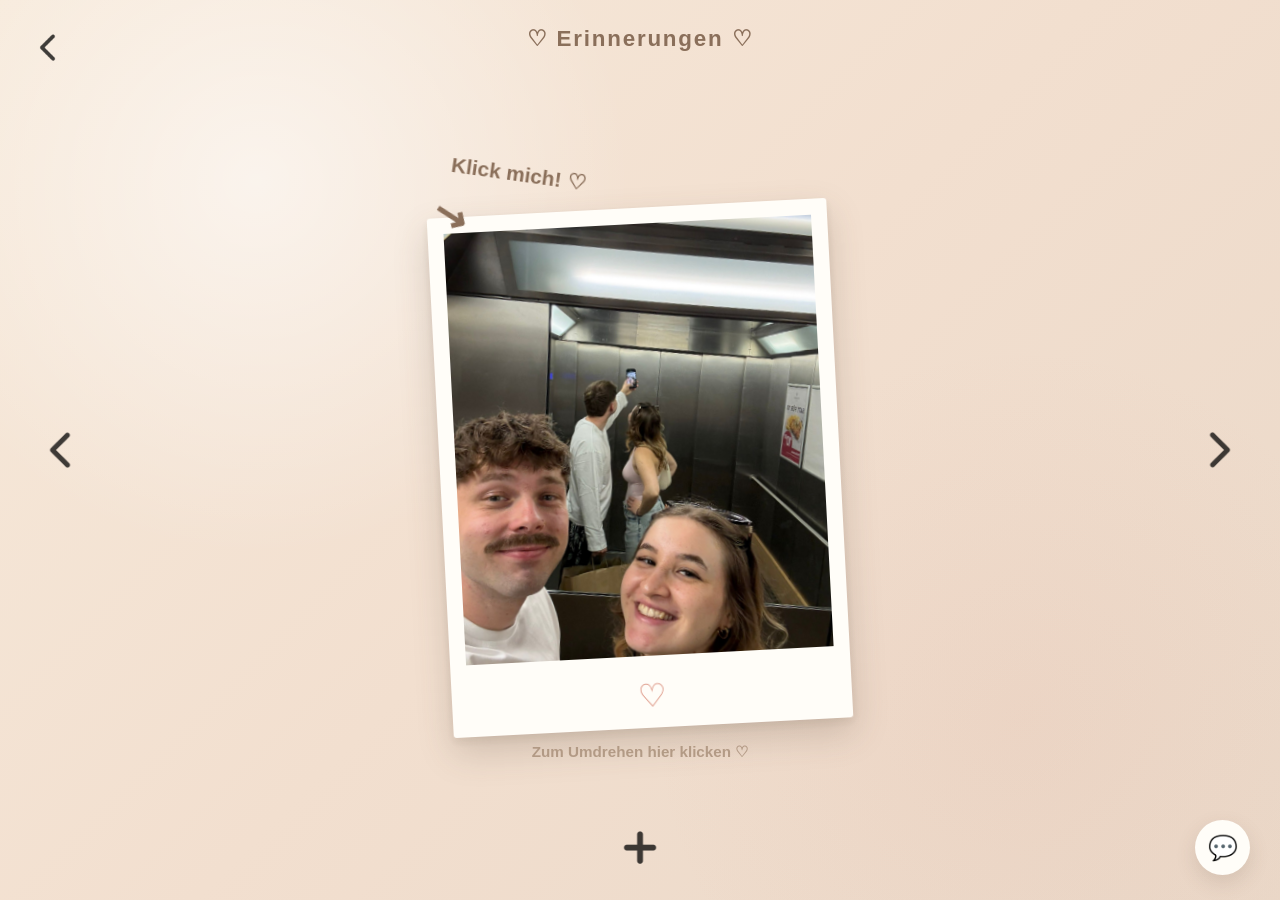
==== commit 8a8e22b2: "hints" ====
--- a/album.html
+++ b/album.html
@@ -1,54 +1,93 @@
 <!DOCTYPE html>
-<html>
-    <head>
-        <meta charset="UTF-8">
-        <title>Album</title>
-        <link rel="stylesheet" href="style.css">
-        <script src="album.js" defer></script>
-        <link rel="manifest" href="manifest.json">
-        <meta name="theme-color" content="#f2dfcf">
-    </head>
+<html lang="de">
 
-    <body>
+<head>
+    <meta charset="UTF-8">
+    <meta name="viewport" content="width=device-width, initial-scale=1.0">
 
-        <div class="album-container">
-            <button id="QuotesButton">
-                💬
-            </button>
-            <button id="BackButton" class="album-back"><img src="pics/back.png" alt="Zurück"></button>
-            <button id="PreviousButton">
-                <img src="pics/back.png" alt="Zurück">
-            </button>
-            <div id="ClickHint">
-                Klick mich! ♡
-                <span>↘</span>
-            </div>
-            <div class="polaroid">
-                <div class="polaroid-inner">
+    <title>Unsere Erinnerungen ♡</title>
 
-                    <div class="polaroid-front">
-                        <img id="AlbumImage" src="pics/elevator.png" alt="Foto">
-                        <div class="polaroid-heart">♡</div>
-                    </div>
+    <link rel="stylesheet" href="style.css">
 
-                    <div class="polaroid-back">
-                        <textarea id="Note" placeholder="Was denkst du über dieses Bild..."></textarea>
+    <script src="album.js" defer></script>
+
+    <link rel="manifest" href="manifest.json">
+    <meta name="theme-color" content="#f2dfcf">
+</head>
+
+<body>
+
+    <div class="album-container">
+
+        <button id="QuotesButton">
+            💬
+        </button>
+
+        <button id="BackButton" class="album-back">
+            <img src="pics/back.png" alt="Zurück">
+        </button>
+
+        <button id="PreviousButton">
+            <img src="pics/back.png" alt="Zurück">
+        </button>
+
+        <div id="ClickHint">
+            Klick mich! ♡
+            <span>↘</span>
+        </div>
+
+        <div class="polaroid">
+
+            <div class="polaroid-inner">
+
+                <div class="polaroid-front">
+
+                    <img
+                        id="AlbumImage"
+                        src="pics/elevator.png"
+                        alt="Foto"
+                    >
+
+                    <div class="polaroid-heart">
+                        ♡
                     </div>
 
                 </div>
+
+                <div class="polaroid-back">
+
+                    <textarea
+                        id="Note"
+                        placeholder="Was denkst du über dieses Bild..."
+                    ></textarea>
+
+                </div>
+
             </div>
 
-            <button id="NextButton">
-                <img src="pics/back.png" alt="Weiter">
-            </button>
+        </div>
 
-            <button id="AddButton">
-                <img src="pics/add.png" alt="Hinzufügen">
-            </button>
+        <p id="FlipHint">
+            Zum Umdrehen hier klicken ♡
+        </p>
 
-            <input type="file" id="ImageUpload" accept="image/*" hidden>
+        <button id="NextButton">
+            <img src="pics/back.png" alt="Weiter">
+        </button>
 
-        </div>
-        
-    </body>
+        <button id="AddButton">
+            <img src="pics/add.png" alt="Hinzufügen">
+        </button>
+
+        <input
+            type="file"
+            id="ImageUpload"
+            accept="image/*"
+            hidden
+        >
+
+    </div>
+
+</body>
+
 </html>
--- a/style.css
+++ b/style.css
@@ -31,16 +31,12 @@
         );
 
     font-family: 'Quicksand', sans-serif;
-
     color: #5c4a3a;
 
     overflow: hidden;
     overflow-x: hidden;
 }
 
-
-/* QUESTION */
-
 .question-container {
     position: absolute;
 
@@ -49,7 +45,6 @@
 
     display: flex;
     flex-direction: column;
-
     align-items: center;
     justify-content: center;
 
@@ -71,12 +66,12 @@
 
 .intro {
     font-size: 1.3rem;
-
     font-weight: 500;
 
     color: #8a6f5a;
 
-    margin: 0 0 1rem;
+    margin:
+        0 0 1rem;
 
     letter-spacing: 0.1em;
 }
@@ -123,17 +118,20 @@
 
 #YesButton,
 #NoButton {
-    font-family: 'Quicksand', sans-serif;
+    font-family:
+        'Quicksand',
+        sans-serif;
 
     font-size: 1.6rem;
-
     font-weight: 700;
 
     border: none;
 
     border-radius: 2rem;
 
-    padding: 1.2rem 3.5rem;
+    padding:
+        1.2rem
+        3.5rem;
 
     cursor: pointer;
 
@@ -205,14 +203,15 @@
     z-index: 2000;
 
     font-size: 4rem;
-
     font-weight: 800;
 
     color: #5c4a3a;
 
     background: #fffaf3;
 
-    padding: 2rem 4rem;
+    padding:
+        2rem
+        4rem;
 
     border-radius: 2rem;
 
@@ -223,9 +222,6 @@
         messageAppear 1.5s ease forwards;
 }
 
-
-/* PLEASURE */
-
 .pleasure-container {
     min-height: 100vh;
 
@@ -243,7 +239,9 @@
 
     width: min(750px, 90vw);
 
-    padding: 4rem 3rem;
+    padding:
+        4rem
+        3rem;
 
     text-align: center;
 
@@ -316,7 +314,8 @@
 }
 
 .divider {
-    margin: 2rem auto;
+    margin:
+        2rem auto;
 
     font-size: 1.4rem;
 
@@ -348,13 +347,17 @@
 .action-button {
     width: 50%;
 
-    padding: 1.1rem 1.5rem;
+    padding:
+        1.1rem
+        1.5rem;
 
     border: none;
 
     border-radius: 1.5rem;
 
-    font-family: 'Quicksand', sans-serif;
+    font-family:
+        'Quicksand',
+        sans-serif;
 
     font-size: 1.2rem;
 
@@ -401,9 +404,6 @@
         0 12px 25px rgba(92, 74, 58, 0.2);
 }
 
-
-/* ALBUM */
-
 .album-container {
     position: absolute;
 
@@ -413,6 +413,7 @@
     left: 0;
     top: 0;
 }
+
 .album-back {
     position: absolute;
 
@@ -428,9 +429,22 @@
     margin: 0;
 
     border: none;
+
     background: transparent;
 
+    color: transparent;
+
     cursor: pointer;
+
+    box-shadow: none;
+}
+
+#BackButton.album-back {
+    background: transparent;
+
+    color: transparent;
+
+    box-shadow: none;
 }
 
 .album-back img {
@@ -534,7 +548,6 @@
     position: absolute;
 
     bottom: 1rem;
-
     left: 50%;
 
     transform:
@@ -574,7 +587,6 @@
     padding: 1.5rem;
 
     border: none;
-
     outline: none;
 
     resize: none;
@@ -782,13 +794,41 @@
         opacity 0.4s ease;
 }
 
-
-/* QUOTES */
+#FlipHint {
+    position: absolute;
+
+    left: 50%;
+
+    top: calc(52% + 275px);
+
+    transform:
+        translateX(-50%);
+
+    margin: 0;
+
+    width: max-content;
+
+    font-family:
+        'Quicksand',
+        sans-serif;
+
+    font-size: 0.95rem;
+
+    font-weight: 600;
+
+    color: #a68c76;
+
+    text-align: center;
+
+    opacity: 0.8;
+}
 
 .quotes-container {
     min-height: 100vh;
 
-    padding: 3rem 2rem;
+    padding:
+        3rem
+        2rem;
 
     overflow-y: auto;
 }
@@ -809,7 +849,8 @@
 }
 
 .quotes-header p {
-    margin: 0.5rem 0;
+    margin:
+        0.5rem 0;
 
     color: #a68c76;
 
@@ -819,7 +860,8 @@
 }
 
 .quotes-header h1 {
-    margin: 0.5rem 0 0;
+    margin:
+        0.5rem 0 0;
 
     font-size: 3.8rem;
 
@@ -875,7 +917,9 @@
 }
 
 #QuoteAuthor {
-    padding: 1rem 1.2rem;
+    padding:
+        1rem
+        1.2rem;
 
     border:
         1px solid #ddc8b4;
@@ -898,7 +942,9 @@
 #AddQuoteButton {
     align-self: center;
 
-    padding: 1rem 2rem;
+    padding:
+        1rem
+        2rem;
 
     border: none;
 
@@ -1087,7 +1133,9 @@
         3rem auto
         1rem;
 
-    padding: 1rem 2rem;
+    padding:
+        1rem
+        2rem;
 
     border: none;
 
@@ -1128,354 +1176,12 @@
         0 12px 25px rgba(92, 74, 58, 0.2);
 }
 
-
-/* ANIMATIONEN */
-
-@keyframes messageAppear {
-
-    0% {
-        opacity: 0;
-
-        transform:
-            translate(-50%, -50%)
-            scale(0.7);
-    }
-
-    20% {
-        opacity: 1;
-
-        transform:
-            translate(-50%, -50%)
-            scale(1.05);
-    }
-
-    40% {
-        transform:
-            translate(-50%, -50%)
-            scale(1);
-    }
-
-    100% {
-        opacity: 0;
-
-        transform:
-            translate(-50%, -55%)
-            scale(1);
-    }
-}
-
-@keyframes heartPulse {
-
-    0%,
-    100% {
-        transform:
-            scale(1);
-    }
-
-    50% {
-        transform:
-            scale(1.15);
-    }
-}
-
-@keyframes clickHintFloat {
-
-    0%,
-    100% {
-        transform:
-            rotate(8deg)
-            translateY(0);
-    }
-
-    50% {
-        transform:
-            rotate(8deg)
-            translateY(-6px);
-    }
-}
-
-
-/* MOBILE */
-
-@media (max-width: 700px) {
-
-    .album-back {
-        left: 12px;
-        top: 15px;
-
-        width: 38px;
-        height: 38px;
-    }
-
-    .album-back img {
-        width: 38px;
-        height: 38px;
-    }
-    
-    body {
-        min-height: 100dvh;
-    }
-
-    .question-container {
-        padding: 1.5rem;
-    }
-
-    .question-container h1 {
-        font-size: 3rem;
-    }
-
-    .question-text {
-        font-size: 1.2rem;
-
-        margin-top: 1.5rem;
-        margin-bottom: 2rem;
-    }
-
-    .button-container {
-        gap: 1rem;
-    }
-
-    #YesButton,
-    #NoButton {
-        font-size: 1.2rem;
-
-        padding:
-            1rem 2rem;
-    }
-
-
-    .pleasure-container {
-        min-height: 100dvh;
-
-        padding: 1rem;
-    }
-
-    .pleasure-card {
-        width: 94vw;
-
-        padding:
-            3rem
-            1.5rem;
-
-        border-radius: 2rem;
-    }
-
-    .pleasure-card h1 {
-        font-size: 3rem;
-    }
-
-    #timer {
-        font-size: 1.3rem;
-    }
-
-    .pleasure-buttons {
-        width: 94vw;
-
-        flex-direction: column;
-
-        gap: 0.8rem;
-    }
-
-    .action-button {
-        width: 100%;
-
-        font-size: 1rem;
-    }
-
-
-    .album-container {
-        min-height: 100dvh;
-
-        height: 100dvh;
-    }
-
-    .polaroid {
-        width: 78vw;
-        height: 102vw;
-
-        max-width: 330px;
-        max-height: 430px;
-
-        top: 48%;
-    }
-
-    #PreviousButton {
-        left: 8px;
-    }
-
-    #NextButton {
-        right: 8px;
-    }
-
-    #PreviousButton img,
-    #NextButton img {
-        width: 42px;
-        height: 42px;
-    }
-
-    #AddButton {
-        bottom: 18px;
-    }
-
-    #AddButton img {
-        width: 48px;
-        height: 48px;
-    }
-
-    #QuotesButton {
-        right: 15px;
-        bottom: 18px;
-
-        width: 45px;
-        height: 45px;
-
-        font-size: 1.2rem;
-    }
-
-    #ClickHint {
-        left: auto;
-        right: 15%;
-
-        top: 16%;
-
-        font-size: 1.05rem;
-    }
-
-    #ClickHint span {
-        font-size: 2rem;
-    }
-
-
-    .quotes-container {
-        min-height: 100dvh;
-
-        padding:
-            2rem
-            1rem;
-    }
-
-    .quotes-header {
-        margin-bottom: 2rem;
-    }
-
-    .quotes-header h1 {
-        font-size: 2.8rem;
-    }
-
-    .quotes-header p {
-        font-size: 0.95rem;
-    }
-
-    .quote-input {
-        width: 100%;
-
-        margin-bottom: 2rem;
-    }
-
-    #QuoteInput {
-        min-height: 100px;
-
-        font-size: 1rem;
-    }
-
-    #QuoteAuthor {
-        font-size: 1rem;
-    }
-
-    #AddQuoteButton {
-        width: 100%;
-
-        font-size: 1rem;
-    }
-
-    .quotes-board {
-        width: 100%;
-
-        grid-template-columns: 1fr;
-
-        gap: 1.5rem;
-    }
-
-    .quote-card {
-        min-height: 190px;
-
-        padding:
-            2.5rem
-            1.5rem
-            1.5rem;
-    }
-
-    .quote-card p {
-        font-size: 1.2rem;
-    }
-
-    .delete-quote {
-        opacity: 1;
-    }
-
-    .quotes-back {
-        margin-top: 2rem;
-
-        width: 100%;
-    }
-}
-
-@media (max-width: 500px) {
-
-    .little-heart {
-        font-size: 2.5rem;
-    }
-
-    .intro {
-        font-size: 1rem;
-    }
-
-    .question-container h1 {
-        font-size: 2.5rem;
-    }
-
-    .question-text {
-        font-size: 1.15rem;
-    }
-
-    .hint {
-        font-size: 0.85rem;
-    }
-
-    .pleasure-heart {
-        font-size: 2.7rem;
-    }
-
-    .pleasure-intro {
-        font-size: 1rem;
-    }
-
-    .pleasure-card h1 {
-        font-size: 2.6rem;
-
-        margin-bottom: 1.8rem;
-    }
-
-    #timer {
-        font-size: 1.15rem;
-
-        line-height: 1.6;
-    }
-
-    #together {
-        font-size: 0.95rem;
-    }
-
-    .pleasure-buttons {
-        width: 94vw;
-    }
-}
-
 .login-container {
     min-height: 100vh;
     min-height: 100dvh;
 
     display: flex;
+
     align-items: center;
     justify-content: center;
 
@@ -1485,7 +1191,9 @@
 .login-card {
     width: min(600px, 92vw);
 
-    padding: 4rem 3rem;
+    padding:
+        4rem
+        3rem;
 
     text-align: center;
 
@@ -1508,7 +1216,9 @@
 
 .login-heart {
     font-size: 4rem;
+
     color: #d88976;
+
     margin-bottom: 0.5rem;
 
     animation:
@@ -1516,9 +1226,11 @@
 }
 
 .login-intro {
-    margin: 0 0 0.5rem;
+    margin:
+        0 0 0.5rem;
 
     font-size: 1.2rem;
+
     color: #a68c76;
 
     letter-spacing: 0.08em;
@@ -1528,9 +1240,11 @@
     margin: 0;
 
     font-size: 3.5rem;
+
     line-height: 1.1;
 
     color: #5c4a3a;
+
     font-weight: 800;
 
     letter-spacing: -0.04em;
@@ -1546,6 +1260,7 @@
         2.5rem;
 
     font-size: 1.2rem;
+
     line-height: 1.6;
 
     color: #8a6f5a;
@@ -1555,6 +1270,7 @@
     width: 100%;
 
     display: flex;
+
     flex-direction: column;
 
     align-items: center;
@@ -1565,7 +1281,9 @@
 #PasswordInput {
     width: min(400px, 100%);
 
-    padding: 1.2rem 1.5rem;
+    padding:
+        1.2rem
+        1.5rem;
 
     border:
         1px solid #ddc8b4;
@@ -1608,9 +1326,12 @@
 #LoginButton {
     width: min(400px, 100%);
 
-    padding: 1.2rem 2rem;
+    padding:
+        1.2rem
+        2rem;
 
     border: none;
+
     border-radius: 1.5rem;
 
     background:
@@ -1627,6 +1348,7 @@
         sans-serif;
 
     font-size: 1.2rem;
+
     font-weight: 700;
 
     cursor: pointer;
@@ -1650,21 +1372,116 @@
 #LoginError {
     min-height: 1.5rem;
 
-    margin: 0.5rem 0 0;
+    margin:
+        0.5rem 0 0;
 
     color: #c47762;
 
     font-size: 0.95rem;
 }
 
-@media (max-width: 500px) {
-
-    .login-container {
+@keyframes messageAppear {
+    0% {
+        opacity: 0;
+
+        transform:
+            translate(-50%, -50%)
+            scale(0.7);
+    }
+
+    20% {
+        opacity: 1;
+
+        transform:
+            translate(-50%, -50%)
+            scale(1.05);
+    }
+
+    40% {
+        transform:
+            translate(-50%, -50%)
+            scale(1);
+    }
+
+    100% {
+        opacity: 0;
+
+        transform:
+            translate(-50%, -55%)
+            scale(1);
+    }
+}
+
+@keyframes heartPulse {
+    0%,
+    100% {
+        transform:
+            scale(1);
+    }
+
+    50% {
+        transform:
+            scale(1.15);
+    }
+}
+
+@keyframes clickHintFloat {
+    0%,
+    100% {
+        transform:
+            rotate(8deg)
+            translateY(0);
+    }
+
+    50% {
+        transform:
+            rotate(8deg)
+            translateY(-6px);
+    }
+}
+
+@media (max-width: 700px) {
+
+    body {
+        min-height: 100dvh;
+    }
+
+    .question-container {
         padding: 1.5rem;
     }
 
-    .login-card {
-        width: 100%;
+    .question-container h1 {
+        font-size: 3rem;
+    }
+
+    .question-text {
+        font-size: 1.2rem;
+
+        margin-top: 1.5rem;
+        margin-bottom: 2rem;
+    }
+
+    .button-container {
+        gap: 1rem;
+    }
+
+    #YesButton,
+    #NoButton {
+        font-size: 1.2rem;
+
+        padding:
+            1rem
+            2rem;
+    }
+
+    .pleasure-container {
+        min-height: 100dvh;
+
+        padding: 1rem;
+    }
+
+    .pleasure-card {
+        width: 94vw;
 
         padding:
             3rem
@@ -1673,6 +1490,208 @@
         border-radius: 2rem;
     }
 
+    .pleasure-card h1 {
+        font-size: 3rem;
+    }
+
+    #timer {
+        font-size: 1.3rem;
+    }
+
+    .pleasure-buttons {
+        width: 94vw;
+
+        flex-direction: column;
+
+        gap: 0.8rem;
+    }
+
+    .action-button {
+        width: 100%;
+
+        font-size: 1rem;
+    }
+
+    .album-container {
+        min-height: 100dvh;
+
+        height: 100dvh;
+    }
+
+    .album-back {
+        left: 12px;
+        top: 15px;
+
+        width: 38px;
+        height: 38px;
+    }
+
+    #BackButton.album-back {
+        width: 38px;
+        height: 38px;
+
+        background: transparent;
+
+        box-shadow: none;
+    }
+
+    .album-back img {
+        width: 38px;
+        height: 38px;
+    }
+
+    .polaroid {
+        width: 78vw;
+        height: 102vw;
+
+        max-width: 330px;
+        max-height: 430px;
+
+        top: 48%;
+    }
+
+    #PreviousButton {
+        left: 8px;
+    }
+
+    #NextButton {
+        right: 8px;
+    }
+
+    #PreviousButton img,
+    #NextButton img {
+        width: 42px;
+        height: 42px;
+    }
+
+    #AddButton {
+        bottom: 18px;
+    }
+
+    #AddButton img {
+        width: 48px;
+        height: 48px;
+    }
+
+    #QuotesButton {
+        right: 15px;
+        bottom: 18px;
+
+        width: 45px;
+        height: 45px;
+
+        font-size: 1.2rem;
+    }
+
+    #ClickHint {
+        left: auto;
+
+        right: 15%;
+
+        top: 16%;
+
+        font-size: 1.05rem;
+    }
+
+    #ClickHint span {
+        font-size: 2rem;
+    }
+
+    #FlipHint {
+        top: calc(48% + 53vw);
+
+        width: 100%;
+
+        font-size: 0.85rem;
+    }
+
+    .quotes-container {
+        min-height: 100dvh;
+
+        padding:
+            2rem
+            1rem;
+    }
+
+    .quotes-header {
+        margin-bottom: 2rem;
+    }
+
+    .quotes-header h1 {
+        font-size: 2.8rem;
+    }
+
+    .quotes-header p {
+        font-size: 0.95rem;
+    }
+
+    .quote-input {
+        width: 100%;
+
+        margin-bottom: 2rem;
+    }
+
+    #QuoteInput {
+        min-height: 100px;
+
+        font-size: 1rem;
+    }
+
+    #QuoteAuthor {
+        font-size: 1rem;
+    }
+
+    #AddQuoteButton {
+        width: 100%;
+
+        font-size: 1rem;
+    }
+
+    .quotes-board {
+        width: 100%;
+
+        grid-template-columns: 1fr;
+
+        gap: 1.5rem;
+    }
+
+    .quote-card {
+        min-height: 190px;
+
+        padding:
+            2.5rem
+            1.5rem
+            1.5rem;
+    }
+
+    .quote-card p {
+        font-size: 1.2rem;
+    }
+
+    .delete-quote {
+        opacity: 1;
+    }
+
+    .quotes-back {
+        margin-top: 2rem;
+
+        width: 100%;
+    }
+
+    .login-container {
+        padding: 1.5rem;
+    }
+
+    .login-card {
+        width: 100%;
+
+        padding:
+            3rem
+            1.5rem;
+
+        border-radius: 2rem;
+    }
+
     .login-heart {
         font-size: 3rem;
     }
@@ -1697,4 +1716,55 @@
     #LoginButton {
         font-size: 1rem;
     }
+}
+
+@media (max-width: 500px) {
+
+    .little-heart {
+        font-size: 2.5rem;
+    }
+
+    .intro {
+        font-size: 1rem;
+    }
+
+    .question-container h1 {
+        font-size: 2.5rem;
+    }
+
+    .question-text {
+        font-size: 1.15rem;
+    }
+
+    .hint {
+        font-size: 0.85rem;
+    }
+
+    .pleasure-heart {
+        font-size: 2.7rem;
+    }
+
+    .pleasure-intro {
+        font-size: 1rem;
+    }
+
+    .pleasure-card h1 {
+        font-size: 2.6rem;
+
+        margin-bottom: 1.8rem;
+    }
+
+    #timer {
+        font-size: 1.15rem;
+
+        line-height: 1.6;
+    }
+
+    #together {
+        font-size: 0.95rem;
+    }
+
+    .pleasure-buttons {
+        width: 94vw;
+    }
 }
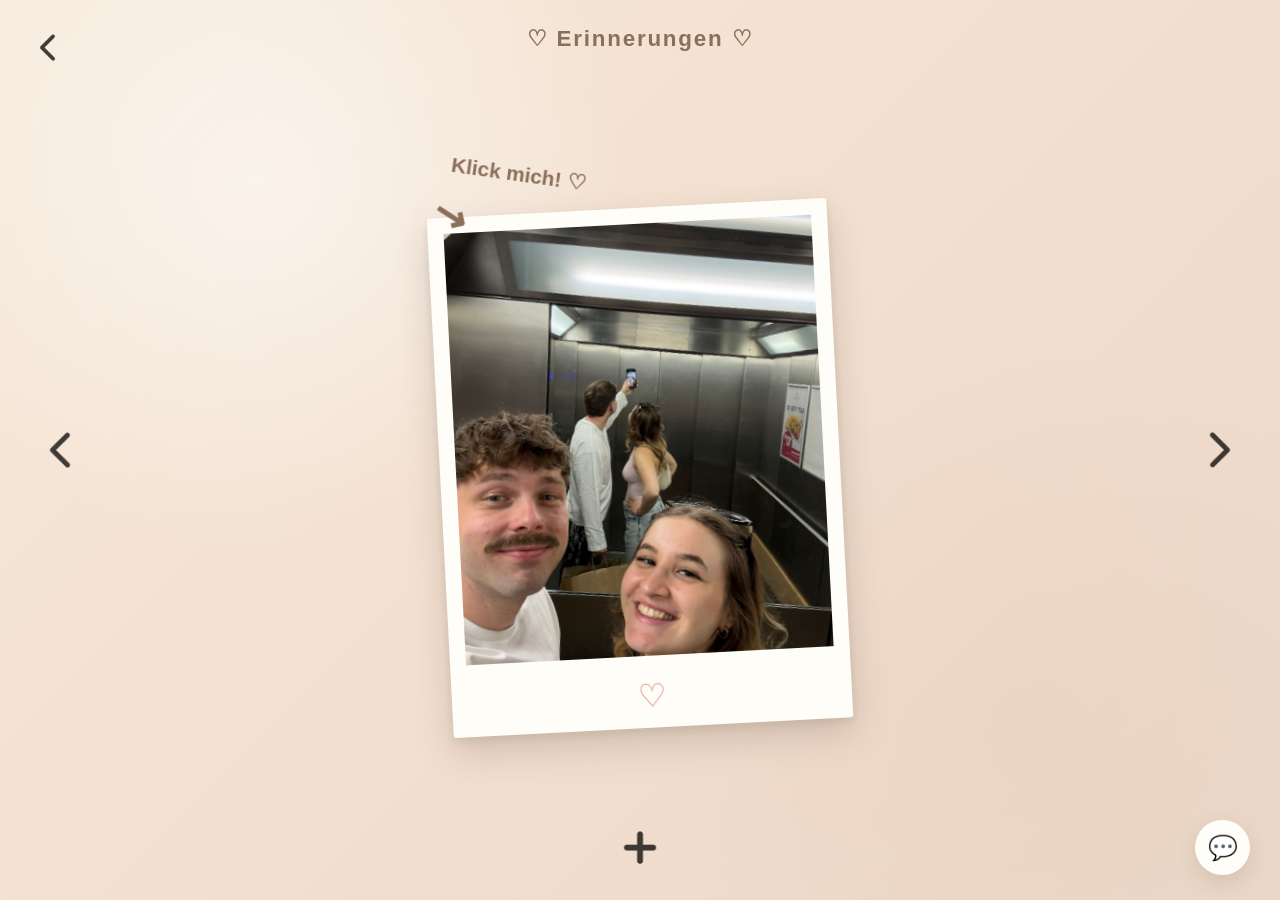
==== commit 970b5e0c: "Small adjustmens" ====
--- a/album.html
+++ b/album.html
@@ -1,14 +1,11 @@
 <!DOCTYPE html>
-<html lang="de">
+<html>
 
 <head>
     <meta charset="UTF-8">
-    <meta name="viewport" content="width=device-width, initial-scale=1.0">
-
-    <title>Unsere Erinnerungen ♡</title>
+    <title>Album</title>
 
     <link rel="stylesheet" href="style.css">
-
     <script src="album.js" defer></script>
 
     <link rel="manifest" href="manifest.json">
@@ -65,11 +62,11 @@
 
             </div>
 
+            <p id="FlipHint" class="hidden">
+                ↑ Zum Umdrehen hier klicken ♡
+            </p>
+
         </div>
-
-        <p id="FlipHint">
-            Zum Umdrehen hier klicken ♡
-        </p>
 
         <button id="NextButton">
             <img src="pics/back.png" alt="Weiter">
--- a/style.css
+++ b/style.css
@@ -796,31 +796,24 @@
 
 #FlipHint {
     position: absolute;
-
     left: 50%;
-
-    top: calc(52% + 275px);
-
-    transform:
-        translateX(-50%);
-
+    top: calc(100% + 15px);
+    transform: translateX(-50%);
     margin: 0;
-
     width: max-content;
-
-    font-family:
-        'Quicksand',
-        sans-serif;
-
+    font-family: 'Quicksand', sans-serif;
     font-size: 0.95rem;
-
     font-weight: 600;
-
-    color: #a68c76;
-
+    color: #8a6f5a;
     text-align: center;
-
-    opacity: 0.8;
+    opacity: 1;
+    z-index: 100;
+    transition: opacity 0.4s ease;
+}
+
+#FlipHint.hidden {
+    opacity: 0;
+    pointer-events: none;
 }
 
 .quotes-container {
@@ -1598,11 +1591,9 @@
     }
 
     #FlipHint {
-        top: calc(48% + 53vw);
-
-        width: 100%;
-
-        font-size: 0.85rem;
+    top: calc(100% + 10px);
+    font-size: 0.85rem;
+    white-space: nowrap;
     }
 
     .quotes-container {
